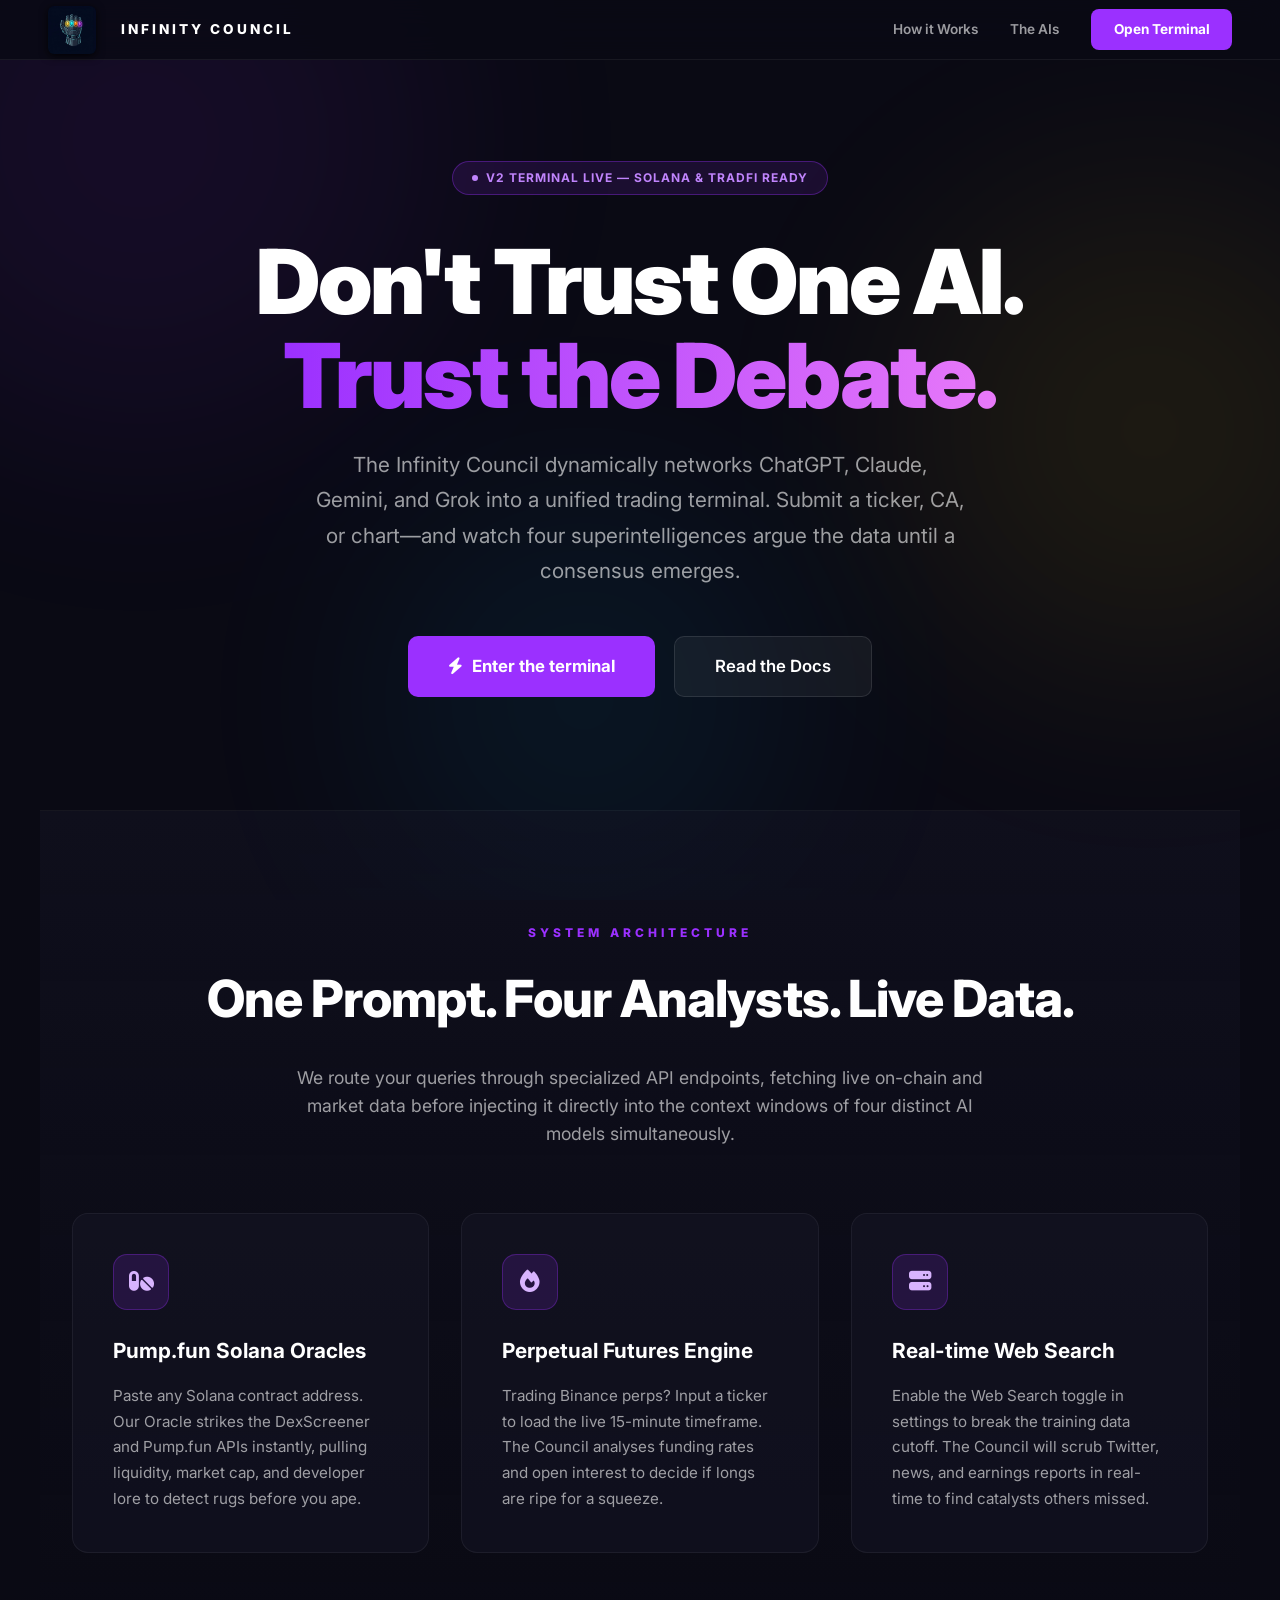
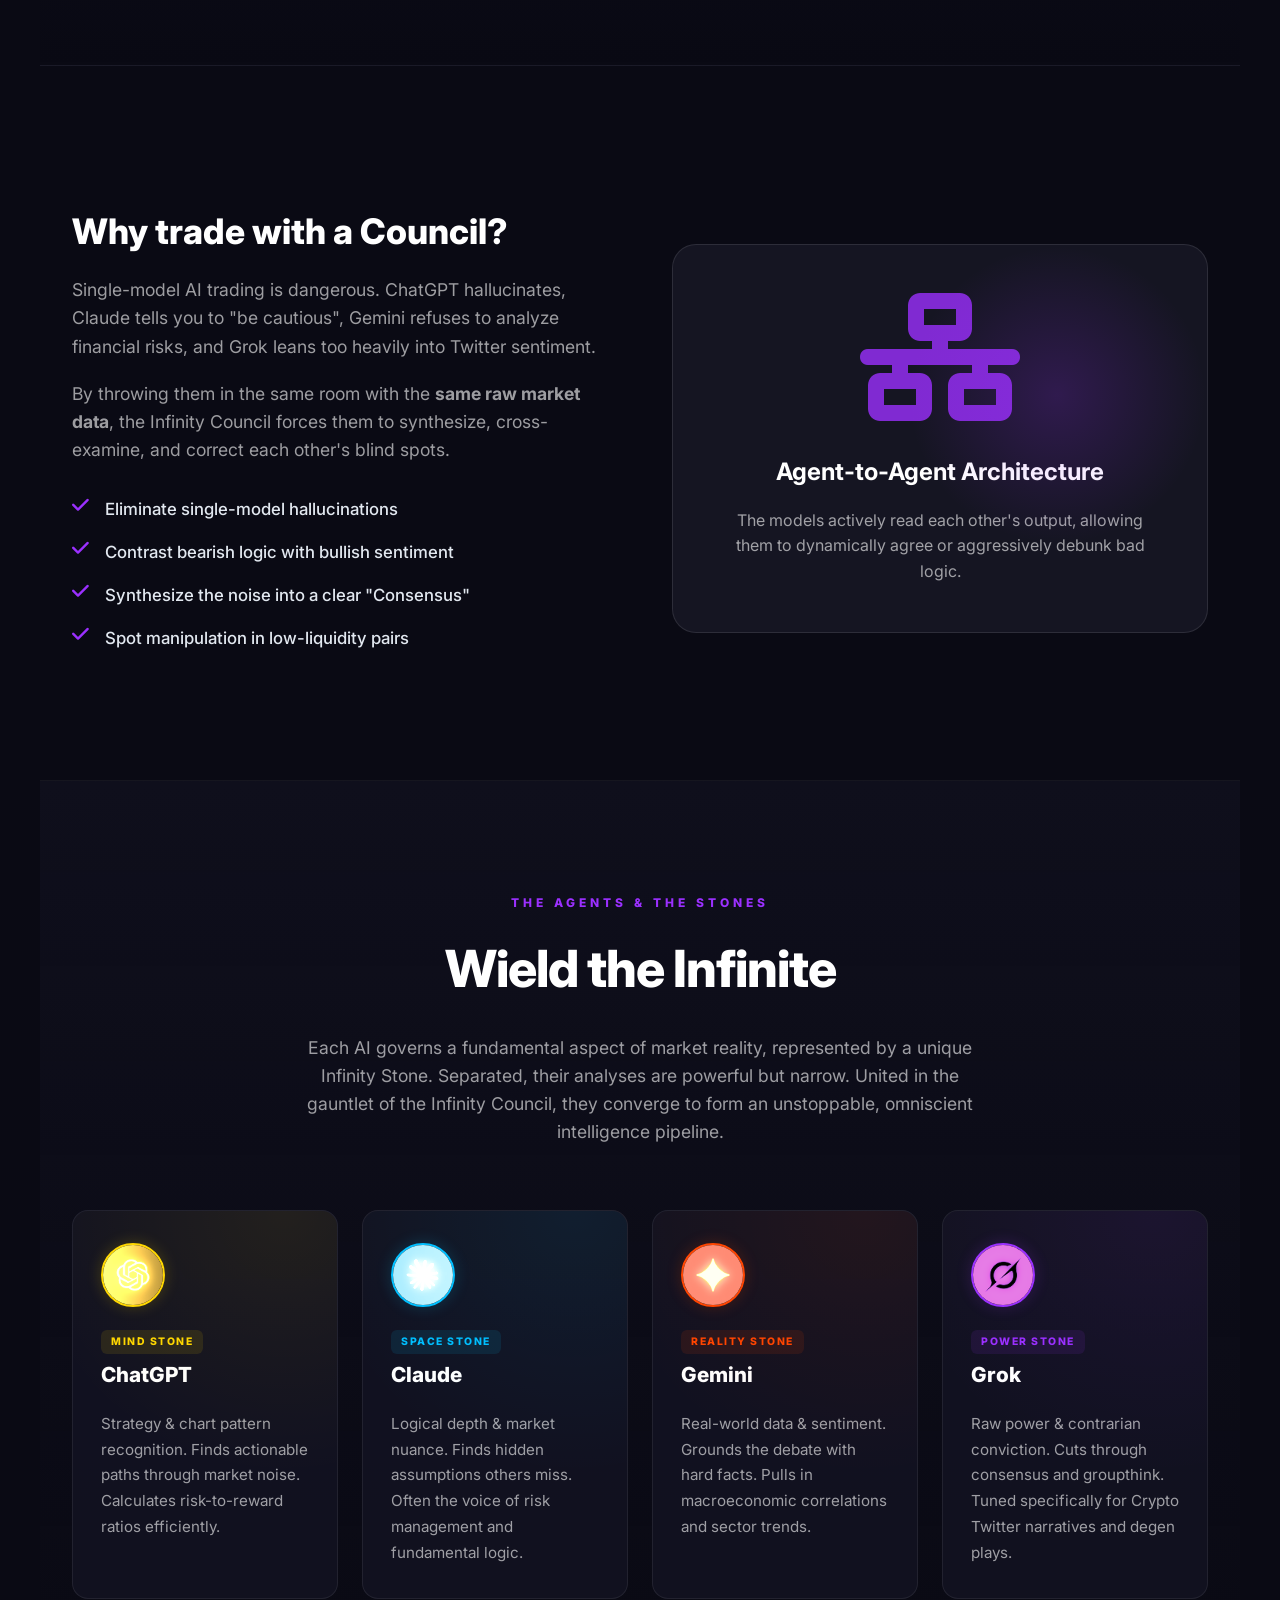
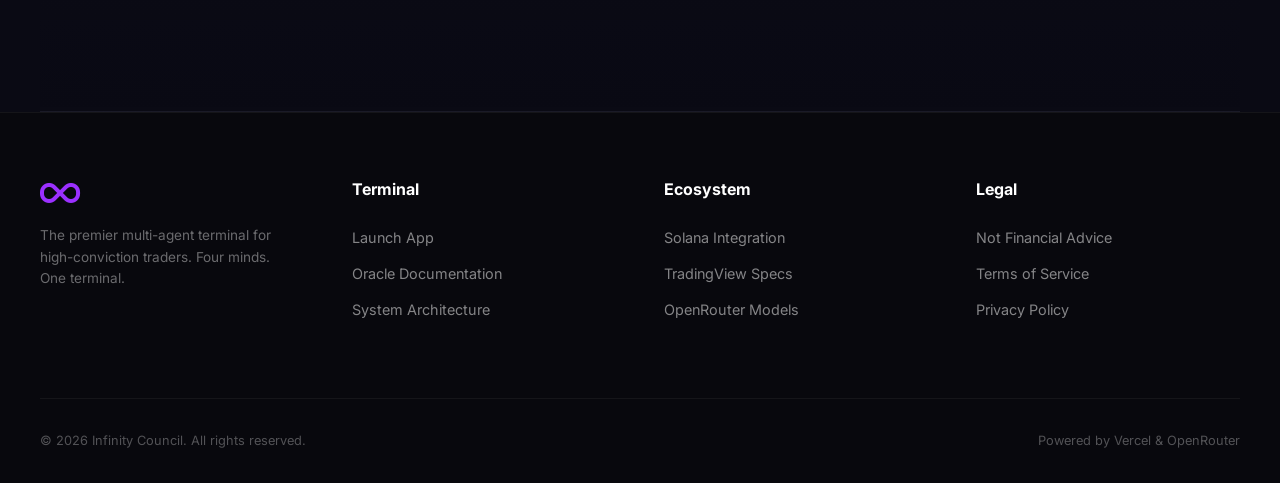
==== index.html @ e76ddd4b "Mobile UI overhaul: tabbed layout, inline chart pane, sticky input" ====
<!DOCTYPE html>
<html lang="en">
<head>
    <meta charset="UTF-8">
    <meta name="viewport" content="width=device-width, initial-scale=1.0">
    <title>Infinity Council – Multi-AI Trading Terminal</title>
    <meta name="description" content="Four AI minds. One decision. The Infinity Council brings ChatGPT, Claude, Gemini and Grok together to analyse any token, chart or market in real-time.">
    <link href="https://fonts.googleapis.com/css2?family=Inter:wght@300;400;500;600;700;800;900&display=swap" rel="stylesheet">
    <link rel="stylesheet" href="https://cdnjs.cloudflare.com/ajax/libs/font-awesome/6.5.1/css/all.min.css">
    <style>
        :root {
            --mind:    #FFD700;
            --space:   #00BFFF;
            --reality: #FF4500;
            --power:   #9B30FF;
            --bg-dark: #0a0a14;
            --panel:   #151522;
        }
        *, *::before, *::after { box-sizing: border-box; margin: 0; padding: 0; }
        body {
            font-family: 'Inter', sans-serif;
            background: var(--bg-dark);
            color: #e2e8f0;
            min-height: 100vh;
            overflow-x: hidden;
            line-height: 1.6;
        }

        /* ── ANIMATED ORB BG ── */
        .orbs {
            position: fixed; inset: 0; z-index: 0; pointer-events: none; overflow: hidden;
        }
        .orb {
            position: absolute; border-radius: 50%;
            filter: blur(120px); opacity: 0.08;
            animation: drift var(--d,28s) ease-in-out infinite alternate;
        }
        .orb-1 { width:600px;height:600px; background:var(--power); top:-160px; left:-160px; --d:32s; }
        .orb-2 { width:500px;height:500px; background:var(--mind);  top:20%; right:-120px; --d:24s; }
        .orb-3 { width:400px;height:400px; background:var(--space); bottom:0; left:30%; --d:20s; }
        @keyframes drift {
            from { transform: translate(0,0) scale(1); }
            to   { transform: translate(40px, 60px) scale(1.1); }
        }

        /* ── NAV ── */
        nav {
            position: fixed; top:0; left:0; right:0; z-index:100;
            height:60px;
            display:flex; align-items:center; padding:0 3rem;
            background: rgba(10,10,20,0.85);
            backdrop-filter: blur(16px);
            border-bottom: 1px solid rgba(255,255,255,0.06);
        }
        .nav-brand {
            display:flex; align-items:center; gap:0.65rem;
        }
        .nav-brand i { color:var(--power); font-size:1.2rem; }
        .nav-brand-name { font-size:0.85rem; font-weight:800; letter-spacing:3px; color:#fff; }
        .nav-right { margin-left:auto; display:flex; align-items:center; gap:2rem; }
        .nav-link { font-size:0.85rem; font-weight:600; color:rgba(255,255,255,0.6); text-decoration:none; transition:color 0.2s; }
        .nav-link:hover { color:#fff; }
        .nav-cta {
            background: var(--power);
            color:#fff; font-size:0.85rem; font-weight:700;
            padding:0.6rem 1.4rem; border-radius:8px;
            text-decoration:none;
            transition:all 0.2s;
        }
        .nav-cta:hover { background:#7c22d4; transform:translateY(-1px); box-shadow:0 6px 20px rgba(155,48,255,0.4); }

        /* ── LAYOUT ── */
        .wrapper { position:relative; z-index:1; }

        /* ── HERO ── */
        .hero {
            min-height:90vh;
            display:flex; flex-direction:column;
            align-items:center; justify-content:center;
            padding: 8rem 2rem 5rem;
            text-align:center;
        }
        .hero-badge {
            display:inline-flex; align-items:center; gap:0.5rem;
            background:rgba(155,48,255,0.12);
            border:1px solid rgba(155,48,255,0.35);
            color:#c084fc; font-size:0.75rem; font-weight:700;
            letter-spacing:1px; text-transform:uppercase;
            padding:0.4rem 1.2rem; border-radius:99px;
            margin-bottom:2.5rem;
        }
        .hero-badge-dot {
            width:6px; height:6px; border-radius:50%;
            background:#c084fc; animation:blink 2s infinite;
        }
        @keyframes blink { 0%,100%{opacity:1} 50%{opacity:.3} }

        .hero-title {
            font-size: clamp(3rem, 7vw, 6rem);
            font-weight:900;
            line-height:1.05;
            letter-spacing:-2px;
            color:#fff;
            max-width:1000px;
        }
        .hero-title .highlight {
            background: linear-gradient(90deg, var(--power), #e879f9);
            -webkit-background-clip:text; background-clip:text;
            -webkit-text-fill-color:transparent;
        }

        .hero-sub {
            font-size: clamp(1.1rem, 2vw, 1.3rem);
            color:rgba(255,255,255,0.6);
            max-width:650px;
            line-height:1.7;
            margin-top:1.5rem;
        }

        .hero-actions {
            display:flex; gap:1.2rem; margin-top:3rem; flex-wrap:wrap; justify-content:center;
        }
        .btn-primary {
            background:var(--power); color:#fff;
            font-weight:700; font-size:1.05rem;
            padding:1rem 2.5rem; border-radius:10px;
            text-decoration:none; transition:all 0.2s;
            display:flex; align-items:center; gap:0.6rem;
        }
        .btn-primary:hover { background:#7c22d4; transform:translateY(-2px); box-shadow:0 12px 30px rgba(155,48,255,0.45); }
        .btn-secondary {
            background:rgba(255,255,255,0.05); color:#fff;
            font-weight:600; font-size:1.05rem;
            padding:1rem 2.5rem; border-radius:10px;
            text-decoration:none; border:1px solid rgba(255,255,255,0.1);
            transition:all 0.2s;
        }
        .btn-secondary:hover { background:rgba(255,255,255,0.1); }

        /* ── SECTION ARCHITECTURE ── */
        .section {
            padding: 7rem 2rem;
            max-width:1200px; margin:0 auto;
        }
        .section-dark {
            background: linear-gradient(to bottom, rgba(20,20,36,0.5), transparent);
            border-top: 1px solid rgba(255,255,255,0.05);
            border-bottom: 1px solid rgba(255,255,255,0.05);
        }
        .section-label {
            text-align:center; font-size:0.75rem; font-weight:800;
            letter-spacing:4px; text-transform:uppercase;
            color:var(--power); margin-bottom:1rem;
        }
        .section-title {
            text-align:center; font-size:clamp(2rem,4vw,3.2rem);
            font-weight:800; color:#fff; letter-spacing:-1px; margin-bottom:1.5rem;
        }
        .section-p {
            text-align:center; color:rgba(255,255,255,0.6); max-width:700px; margin:0 auto 4rem; font-size:1.1rem;
        }

        /* ── HOW IT WORKS (GRID) ── */
        .features-grid {
            display:grid; grid-template-columns:repeat(auto-fit,minmax(320px,1fr)); gap:2rem;
        }
        .feature-box {
            background:rgba(20,20,36,0.6); border:1px solid rgba(255,255,255,0.06);
            border-radius:16px; padding:2.5rem; text-align:left;
            transition:transform 0.2s, border-color 0.2s;
        }
        .feature-box:hover { transform:translateY(-5px); border-color:var(--power); }
        .feature-icon {
            width:56px; height:56px; border-radius:14px;
            background:rgba(155,48,255,0.15); border:1px solid rgba(155,48,255,0.3);
            display:flex; align-items:center; justify-content:center;
            font-size:1.4rem; color:#d8b4fe; margin-bottom:1.5rem;
        }
        .feature-title { font-size:1.3rem; font-weight:700; color:#fff; margin-bottom:1rem; }
        .feature-desc { font-size:0.95rem; color:rgba(255,255,255,0.6); line-height:1.7; }

        /* ── DATA PANEL (VISUAL) ── */
        .data-showcase {
            background: #0d0d16; border:1px solid rgba(155,48,255,0.3);
            border-radius:20px; overflow:hidden;
            box-shadow: 0 30px 60px rgba(0,0,0,0.6);
            margin-top: 5rem;
        }
        .data-header {
            background:rgba(255,255,255,0.03); padding:1rem 2rem; border-bottom:1px solid rgba(255,255,255,0.05);
            display:flex; align-items:center; gap:1rem;
        }
        .data-dot { width:12px; height:12px; border-radius:50%; background:var(--power); }
        .data-content { padding:3rem; text-align:center; }
        .data-content img { max-width:100%; height:auto; border-radius:10px; opacity:0.8; }

        /* ── STONES GRID ── */
        .stones-grid {
            display:grid; grid-template-columns:repeat(auto-fit,minmax(260px,1fr)); gap:1.5rem;
        }
        .stone-card {
            background:rgba(20,20,36,0.8);
            border:1px solid rgba(255,255,255,0.07);
            border-radius:16px;
            padding:2rem 1.75rem;
            display:flex; flex-direction:column; gap:1.2rem;
            transition:all 0.3s cubic-bezier(0.4, 0, 0.2, 1);
            position:relative; overflow:hidden;
        }
        .stone-card::before {
            content:'';
            position:absolute; inset:0;
            background:radial-gradient(circle at 80% 0%, var(--sc, transparent), transparent 60%);
            opacity:0.07; pointer-events:none;
            transition:opacity 0.3s;
        }
        .stone-card:hover { transform:translateY(-6px); border-color:var(--sc,rgba(255,255,255,0.15)); box-shadow:0 25px 50px rgba(0,0,0,0.5); }
        .stone-card:hover::before { opacity:0.18; }

        .stone-card.mind    { --sc:var(--mind); }
        .stone-card.space   { --sc:var(--space); }
        .stone-card.reality { --sc:var(--reality); }
        .stone-card.power   { --sc:var(--power); }

        .stone-avatar {
            width:64px; height:64px; border-radius:50%;
            display:flex; align-items:center; justify-content:center;
            border:2px solid var(--sc, rgba(255,255,255,0.2));
            box-shadow:0 0 20px rgba(0,0,0,0.5);
            background:rgba(0,0,0,0.6);
            overflow:hidden;
        }
        .stone-avatar img { width:100%; height:100%; border-radius:50%; object-fit:cover; transform:scale(1.48); }

        .stone-name { font-size:1.3rem; font-weight:800; color:#fff; }
        .stone-tag  {
            display:inline-block; font-size:0.65rem; font-weight:800;
            letter-spacing:1.5px; text-transform:uppercase;
            padding:4px 10px; border-radius:6px;
            background:rgba(255,255,255,0.08);
            color:var(--sc, var(--text-2));
            margin-bottom:0.25rem;
        }
        .stone-desc { font-size:0.95rem; color:rgba(255,255,255,0.6); line-height:1.7; }

        /* ── INFO BLOCKS (WHY CHOOSE) ── */
        .info-grid {
            display:grid; grid-template-columns: 1fr 1fr; gap:4rem; align-items:center;
            margin-top:2rem;
        }
        .info-text h3 { font-size:2.2rem; font-weight:800; color:#fff; margin-bottom:1.5rem; line-height:1.2; }
        .info-text p { font-size:1.1rem; color:rgba(255,255,255,0.6); margin-bottom:1.2rem; }
        .info-list { list-style:none; margin-top:2rem; }
        .info-list li { display:flex; gap:1rem; margin-bottom:1rem; font-size:1.05rem; font-weight:500; }
        .info-list i { color:var(--power); font-size:1.2rem; }
        .info-visual { background:var(--panel); border:1px solid rgba(255,255,255,0.1); border-radius:24px; padding:3rem; position:relative; overflow:hidden; }
        .info-visual::after { content:''; position:absolute; top:0; right:0; width:300px; height:300px; background:radial-gradient(circle, rgba(155,48,255,0.2), transparent 70%); }
        
        @media (max-width: 900px) {
            .info-grid { grid-template-columns: 1fr; gap:2rem; }
            .info-visual { order: -1; }
        }

        /* ── FOOTER ── */
        footer {
            background: #08080d;
            border-top:1px solid rgba(255,255,255,0.05);
            padding: 4rem 2rem 2rem;
            position:relative; z-index:1;
        }
        .footer-content {
            max-width:1200px; margin:0 auto;
            display:grid; grid-template-columns: repeat(auto-fit, minmax(200px, 1fr)); gap:3rem;
        }
        .footer-col h4 { color:#fff; font-size:1rem; margin-bottom:1.5rem; font-weight:700; }
        .footer-col a { display:block; color:rgba(255,255,255,0.5); text-decoration:none; margin-bottom:0.8rem; font-size:0.9rem; transition:color 0.2s; }
        .footer-col a:hover { color:var(--power); }
        .footer-brand i { color:var(--power); font-size:2rem; margin-bottom:1rem; }
        .footer-brand p { color:rgba(255,255,255,0.4); font-size:0.85rem; max-width:250px; }
        .footer-bottom {
            max-width:1200px; margin:4rem auto 0; padding-top:2rem;
            border-top:1px solid rgba(255,255,255,0.05);
            display:flex; justify-content:space-between; color:rgba(255,255,255,0.3); font-size:0.8rem;
        }
        /* Mobile Responsiveness */
        @media (max-width: 768px) {
            nav { flex-direction: column; padding: 15px; gap: 15px; text-align: center; }
            .nav-right { flex-direction: column; width: 100%; gap: 10px; }
            .nav-right a, .nav-right button { width: 100%; justify-content: center; }
            .hero h1 { font-size: 2.5rem; line-height: 1.1; }
            .hero-subtitle { font-size: 1rem; padding: 0 15px; }
            .stones-grid, .arch-grid { grid-template-columns: 1fr; padding: 0 15px; }
            .section-title { font-size: 2rem; }
            .stones-section, .architecture-section { padding: 40px 0; }
        }
    </style>
</head>
<body>
    <div class="orbs">
        <div class="orb orb-1"></div>
        <div class="orb orb-2"></div>
        <div class="orb orb-3"></div>
    </div>

    <!-- NAVBAR -->
    <nav>
        <div class="nav-brand">
            <img src="gauntlet_logo.png" alt="Infinity Council Logo" style="height:48px; width:auto; border-radius:6px; margin-right:15px; filter: drop-shadow(0 2px 4px rgba(0,0,0,0.8));">
            <span class="nav-brand-name">INFINITY COUNCIL</span>
        </div>
        <div class="nav-right">
            <a href="#how-it-works" class="nav-link">How it Works</a>
            <a href="#the-council" class="nav-link">The AIs</a>
            <a href="app.html" class="nav-cta">Open Terminal</a>
        </div>
    </nav>

    <div class="wrapper">
        <!-- HERO -->
        <section class="hero">
            <div class="hero-badge">
                <div class="hero-badge-dot"></div>
                V2 TERMINAL LIVE — SOLANA & TRADFI READY
            </div>
            <h1 class="hero-title">
                Don't Trust One AI.<br>
                <span class="highlight">Trust the Debate.</span>
            </h1>
            <p class="hero-sub">
                The Infinity Council dynamically networks ChatGPT, Claude, Gemini, and Grok into a unified trading terminal. Submit a ticker, CA, or chart—and watch four superintelligences argue the data until a consensus emerges.
            </p>
            <div class="hero-actions">
                <a href="app.html" class="btn-primary">
                    <i class="fa-solid fa-bolt"></i> Enter the terminal
                </a>
                <a href="#how-it-works" class="btn-secondary">Read the Docs</a>
            </div>
        </section>

        <!-- HOW IT WORKS -->
        <section class="section section-dark" id="how-it-works">
            <p class="section-label">System Architecture</p>
            <h2 class="section-title">One Prompt. Four Analysts. Live Data.</h2>
            <p class="section-p">We route your queries through specialized API endpoints, fetching live on-chain and market data before injecting it directly into the context windows of four distinct AI models simultaneously.</p>
            
            <div class="features-grid">
                <div class="feature-box">
                    <div class="feature-icon"><i class="fa-solid fa-pills"></i></div>
                    <h3 class="feature-title">Pump.fun Solana Oracles</h3>
                    <p class="feature-desc">Paste any Solana contract address. Our Oracle strikes the DexScreener and Pump.fun APIs instantly, pulling liquidity, market cap, and developer lore to detect rugs before you ape.</p>
                </div>
                <div class="feature-box">
                    <div class="feature-icon"><i class="fa-solid fa-fire"></i></div>
                    <h3 class="feature-title">Perpetual Futures Engine</h3>
                    <p class="feature-desc">Trading Binance perps? Input a ticker to load the live 15-minute timeframe. The Council analyses funding rates and open interest to decide if longs are ripe for a squeeze.</p>
                </div>
                <div class="feature-box">
                    <div class="feature-icon"><i class="fa-solid fa-server"></i></div>
                    <h3 class="feature-title">Real-time Web Search</h3>
                    <p class="feature-desc">Enable the Web Search toggle in settings to break the training data cutoff. The Council will scrub Twitter, news, and earnings reports in real-time to find catalysts others missed.</p>
                </div>
            </div>
        </section>

        <!-- WHY THE COUNCIL -->
        <section class="section">
            <div class="info-grid">
                <div class="info-text">
                    <h3>Why trade with a Council?</h3>
                    <p>Single-model AI trading is dangerous. ChatGPT hallucinates, Claude tells you to "be cautious", Gemini refuses to analyze financial risks, and Grok leans too heavily into Twitter sentiment.</p>
                    <p>By throwing them in the same room with the <strong>same raw market data</strong>, the Infinity Council forces them to synthesize, cross-examine, and correct each other's blind spots.</p>
                    <ul class="info-list">
                        <li><i class="fa-solid fa-check"></i> Eliminate single-model hallucinations</li>
                        <li><i class="fa-solid fa-check"></i> Contrast bearish logic with bullish sentiment</li>
                        <li><i class="fa-solid fa-check"></i> Synthesize the noise into a clear "Consensus"</li>
                        <li><i class="fa-solid fa-check"></i> Spot manipulation in low-liquidity pairs</li>
                    </ul>
                </div>
                <div class="info-visual" style="text-align:center;">
                    <i class="fa-solid fa-network-wired" style="font-size:8rem; color:var(--power); opacity:0.8;"></i>
                    <h4 style="margin-top:2rem; font-size:1.5rem; color:#fff;">Agent-to-Agent Architecture</h4>
                    <p style="color:rgba(255,255,255,0.6); margin-top:1rem;">The models actively read each other's output, allowing them to dynamically agree or aggressively debunk bad logic.</p>
                </div>
            </div>
        </section>

        <!-- THE STONES -->
        <section class="section section-dark" id="the-council">
            <p class="section-label">The Agents & The Stones</p>
            <h2 class="section-title">Wield the Infinite</h2>
            <p class="section-p">Each AI governs a fundamental aspect of market reality, represented by a unique Infinity Stone. Separated, their analyses are powerful but narrow. United in the gauntlet of the Infinity Council, they converge to form an unstoppable, omniscient intelligence pipeline.</p>
            
            <div class="stones-grid">
                <div class="stone-card mind">
                    <div class="stone-avatar" style="border-color:var(--mind);box-shadow:0 0 16px rgba(255,215,0,0.2);">
                        <img src="gpt_logo.png" alt="ChatGPT" style="filter:sepia(1) saturate(2.5) hue-rotate(5deg) brightness(1.2) drop-shadow(0 2px 3px rgba(0,0,0,0.7));">
                    </div>
                    <div>
                        <div class="stone-tag" style="background:rgba(255,215,0,0.1);color:var(--mind);">MIND STONE</div>
                        <div class="stone-name">ChatGPT</div>
                    </div>
                    <p class="stone-desc">Strategy & chart pattern recognition. Finds actionable paths through market noise. Calculates risk-to-reward ratios efficiently.</p>
                </div>
                <div class="stone-card space">
                    <div class="stone-avatar" style="border-color:var(--space);box-shadow:0 0 16px rgba(0,191,255,0.2);">
                        <img src="claude_logo.png" alt="Claude" style="filter:sepia(1) saturate(2.5) hue-rotate(175deg) brightness(1.1) drop-shadow(0 2px 3px rgba(0,0,0,0.7));">
                    </div>
                    <div>
                        <div class="stone-tag" style="background:rgba(0,191,255,0.1);color:var(--space);">SPACE STONE</div>
                        <div class="stone-name">Claude</div>
                    </div>
                    <p class="stone-desc">Logical depth & market nuance. Finds hidden assumptions others miss. Often the voice of risk management and fundamental logic.</p>
                </div>
                <div class="stone-card reality">
                    <div class="stone-avatar" style="border-color:var(--reality);box-shadow:0 0 16px rgba(255,69,0,0.2);">
                        <img src="gemini_logo.png" alt="Gemini" style="filter:sepia(1) saturate(3) hue-rotate(320deg) brightness(1.1) drop-shadow(0 2px 3px rgba(0,0,0,0.7));">
                    </div>
                    <div>
                        <div class="stone-tag" style="background:rgba(255,69,0,0.1);color:var(--reality);">REALITY STONE</div>
                        <div class="stone-name">Gemini</div>
                    </div>
                    <p class="stone-desc">Real-world data & sentiment. Grounds the debate with hard facts. Pulls in macroeconomic correlations and sector trends.</p>
                </div>
                <div class="stone-card power">
                    <div class="stone-avatar" style="border-color:var(--power);box-shadow:0 0 16px rgba(155,48,255,0.2);">
                        <img src="grok_logo.png" alt="Grok" style="filter:sepia(1) saturate(4) hue-rotate(240deg) brightness(0.9) drop-shadow(0 2px 3px rgba(0,0,0,0.7));">
                    </div>
                    <div>
                        <div class="stone-tag" style="background:rgba(155,48,255,0.1);color:var(--power);">POWER STONE</div>
                        <div class="stone-name">Grok</div>
                    </div>
                    <p class="stone-desc">Raw power & contrarian conviction. Cuts through consensus and groupthink. Tuned specifically for Crypto Twitter narratives and degen plays.</p>
                </div>
            </div>
        </section>

        <!-- FOOTER -->
        <footer>
            <div class="footer-content">
                <div class="footer-brand">
                    <i class="fa-solid fa-infinity"></i>
                    <p>The premier multi-agent terminal for high-conviction traders. Four minds. One terminal.</p>
                </div>
                <div class="footer-col">
                    <h4>Terminal</h4>
                    <a href="app.html">Launch App</a>
                    <a href="#">Oracle Documentation</a>
                    <a href="#">System Architecture</a>
                </div>
                <div class="footer-col">
                    <h4>Ecosystem</h4>
                    <a href="#">Solana Integration</a>
                    <a href="#">TradingView Specs</a>
                    <a href="#">OpenRouter Models</a>
                </div>
                <div class="footer-col">
                    <h4>Legal</h4>
                    <a href="#">Not Financial Advice</a>
                    <a href="#">Terms of Service</a>
                    <a href="#">Privacy Policy</a>
                </div>
            </div>
            <div class="footer-bottom">
                <span>&copy; 2026 Infinity Council. All rights reserved.</span>
                <span>Powered by Vercel & OpenRouter</span>
            </div>
        </footer>
    </div>
</body>
</html>
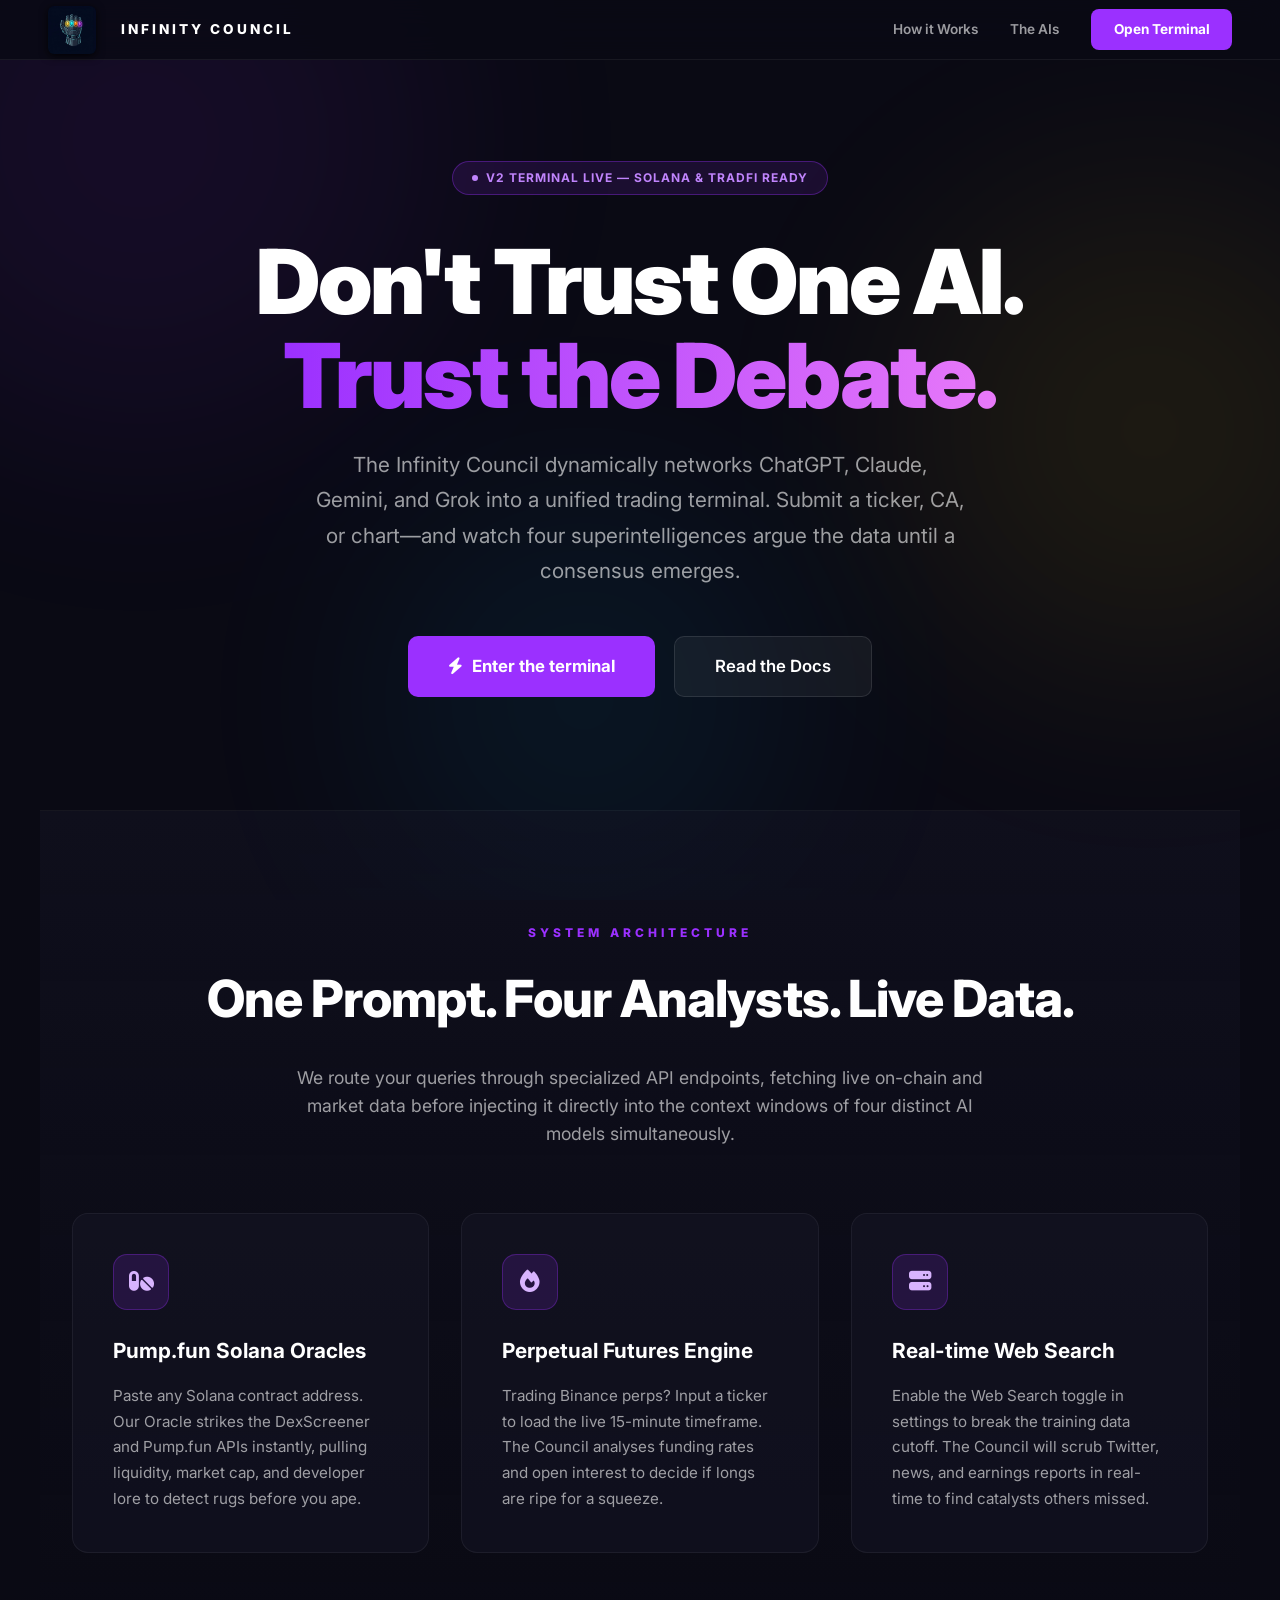
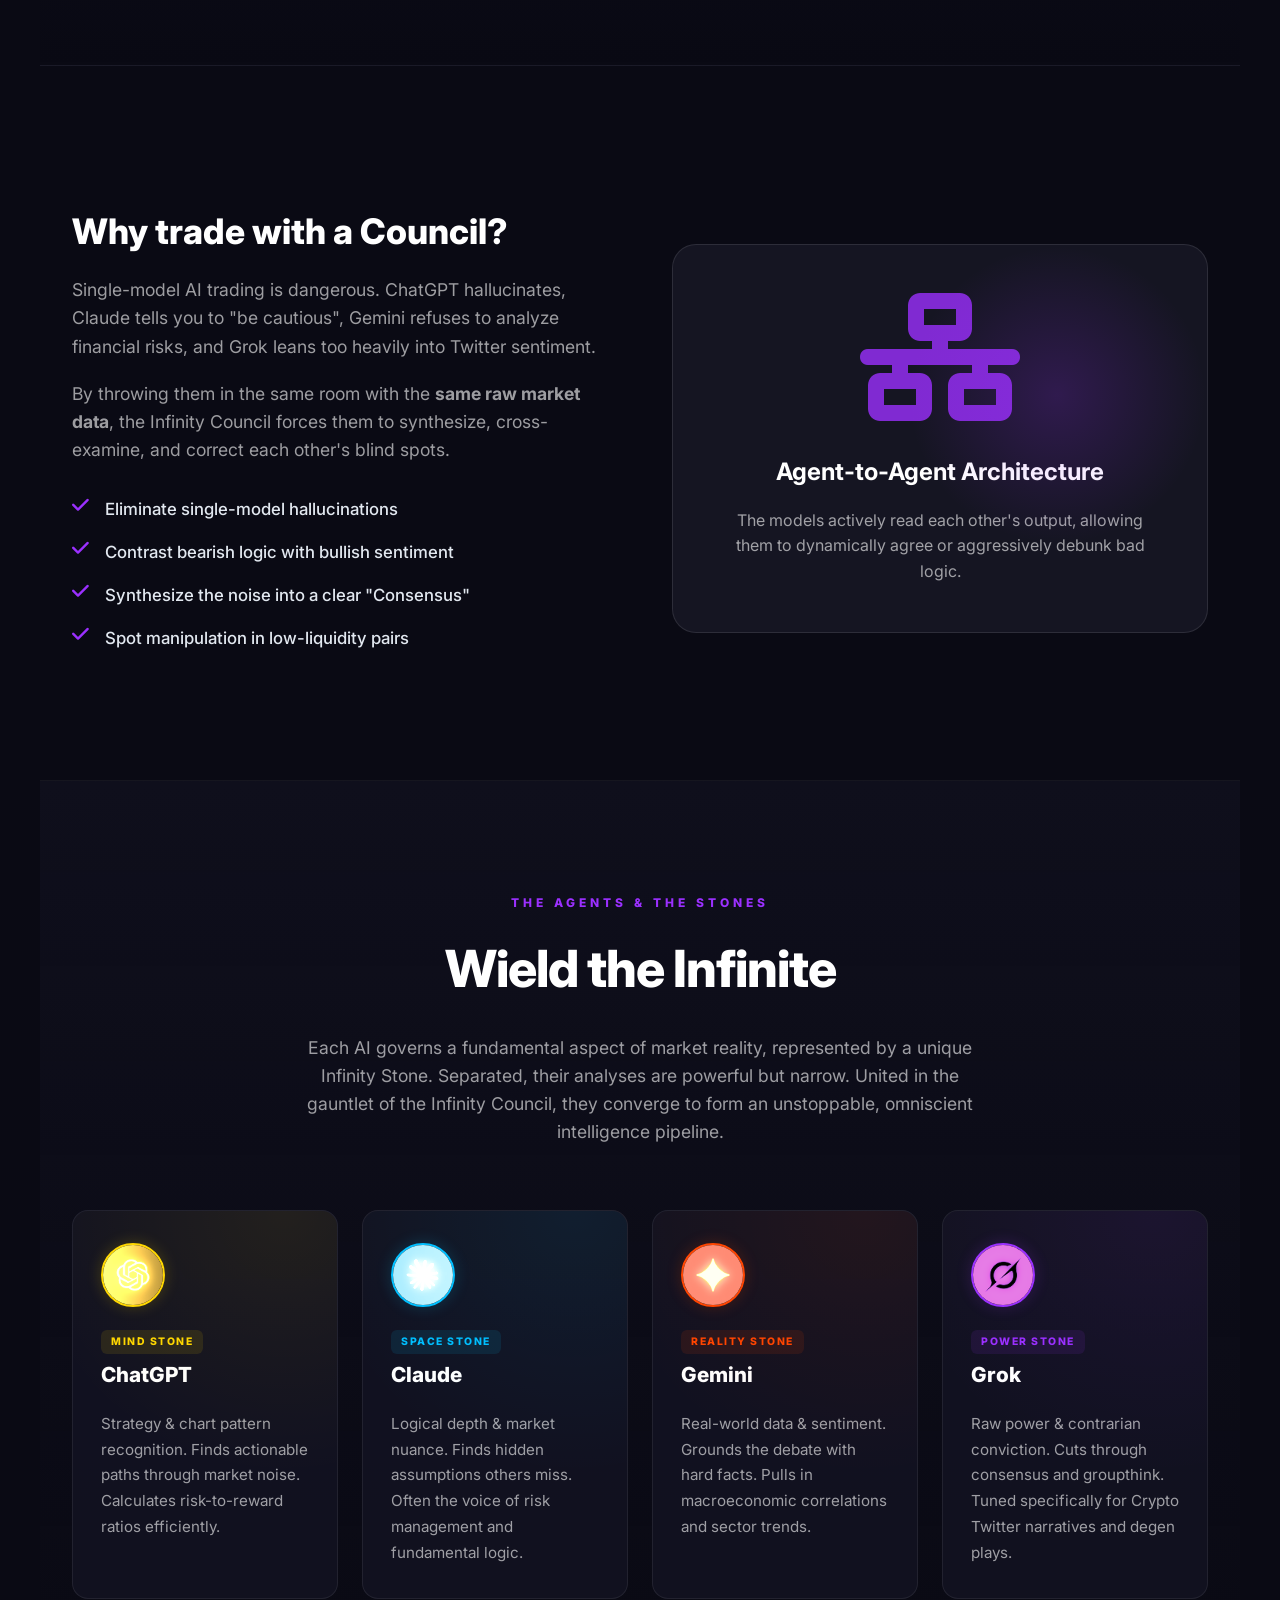
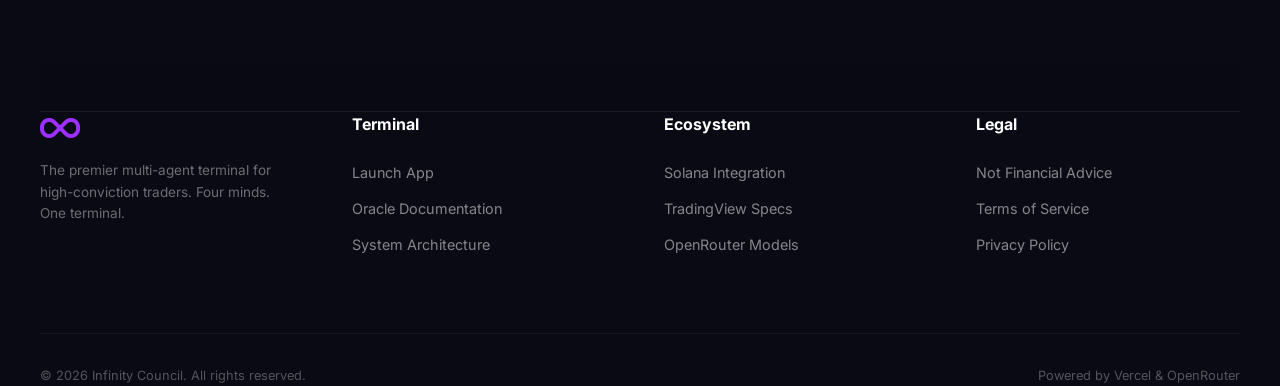
==== commit ea66db12: "ui: completely revamp index.html for small mobile screens" ====
--- a/index.html
+++ b/index.html
@@ -260,13 +260,41 @@
             .info-grid { grid-template-columns: 1fr; gap:2rem; }
             .info-visual { order: -1; }
         }
-
-        /* ── FOOTER ── */
-        footer {
-            background: #08080d;
-            border-top:1px solid rgba(255,255,255,0.05);
-            padding: 4rem 2rem 2rem;
-            position:relative; z-index:1;
+        
+        @media (max-width: 768px) {
+            /* Nav */
+            nav { padding: 0 1rem; }
+            .nav-link { display: none; }
+            .nav-cta { padding: 0.5rem 1rem; font-size: 0.75rem; }
+            .nav-brand { gap: 0.4rem; }
+            
+            /* Hero */
+            .hero { padding-top: 7rem; padding-bottom: 3rem; min-height: auto; }
+            .hero-badge { margin-bottom: 1.5rem; font-size: 0.65rem; padding: 0.3rem 0.8rem; }
+            .hero-title { font-size: 2.2rem; margin-bottom: 1rem; }
+            .hero-subtitle { font-size: 1rem; padding: 0 0.5rem; margin-bottom: 2rem; }
+            .hero-actions { flex-direction: column; width: 100%; gap: 1rem; }
+            .btn-primary, .btn-secondary { width: 100%; justify-content: center; padding: 1rem; }
+            
+            /* Data Grid */
+            .data-grid { grid-template-columns: 1fr; }
+            .data-item { padding: 1rem; }
+            
+            /* Stones */
+            .stones-grid { grid-template-columns: 1fr; gap: 1rem; }
+            .stone-card { padding: 1.5rem; }
+            
+            /* Info Blocks */
+            .info-visual { padding: 1.5rem; border-radius: 16px; }
+            .info-text h3 { font-size: 1.6rem; }
+            .info-text p { font-size: 0.95rem; }
+            .info-list li { font-size: 0.95rem; }
+            
+            /* Footer */
+            footer { padding: 3rem 1.5rem 2rem; }
+            .footer-col { text-align: center; }
+            .footer-brand p { margin: 0 auto; }
+            .footer-bottom { flex-direction: column; gap: 1rem; text-align: center; margin-top: 2rem; }
         }
         .footer-content {
             max-width:1200px; margin:0 auto;
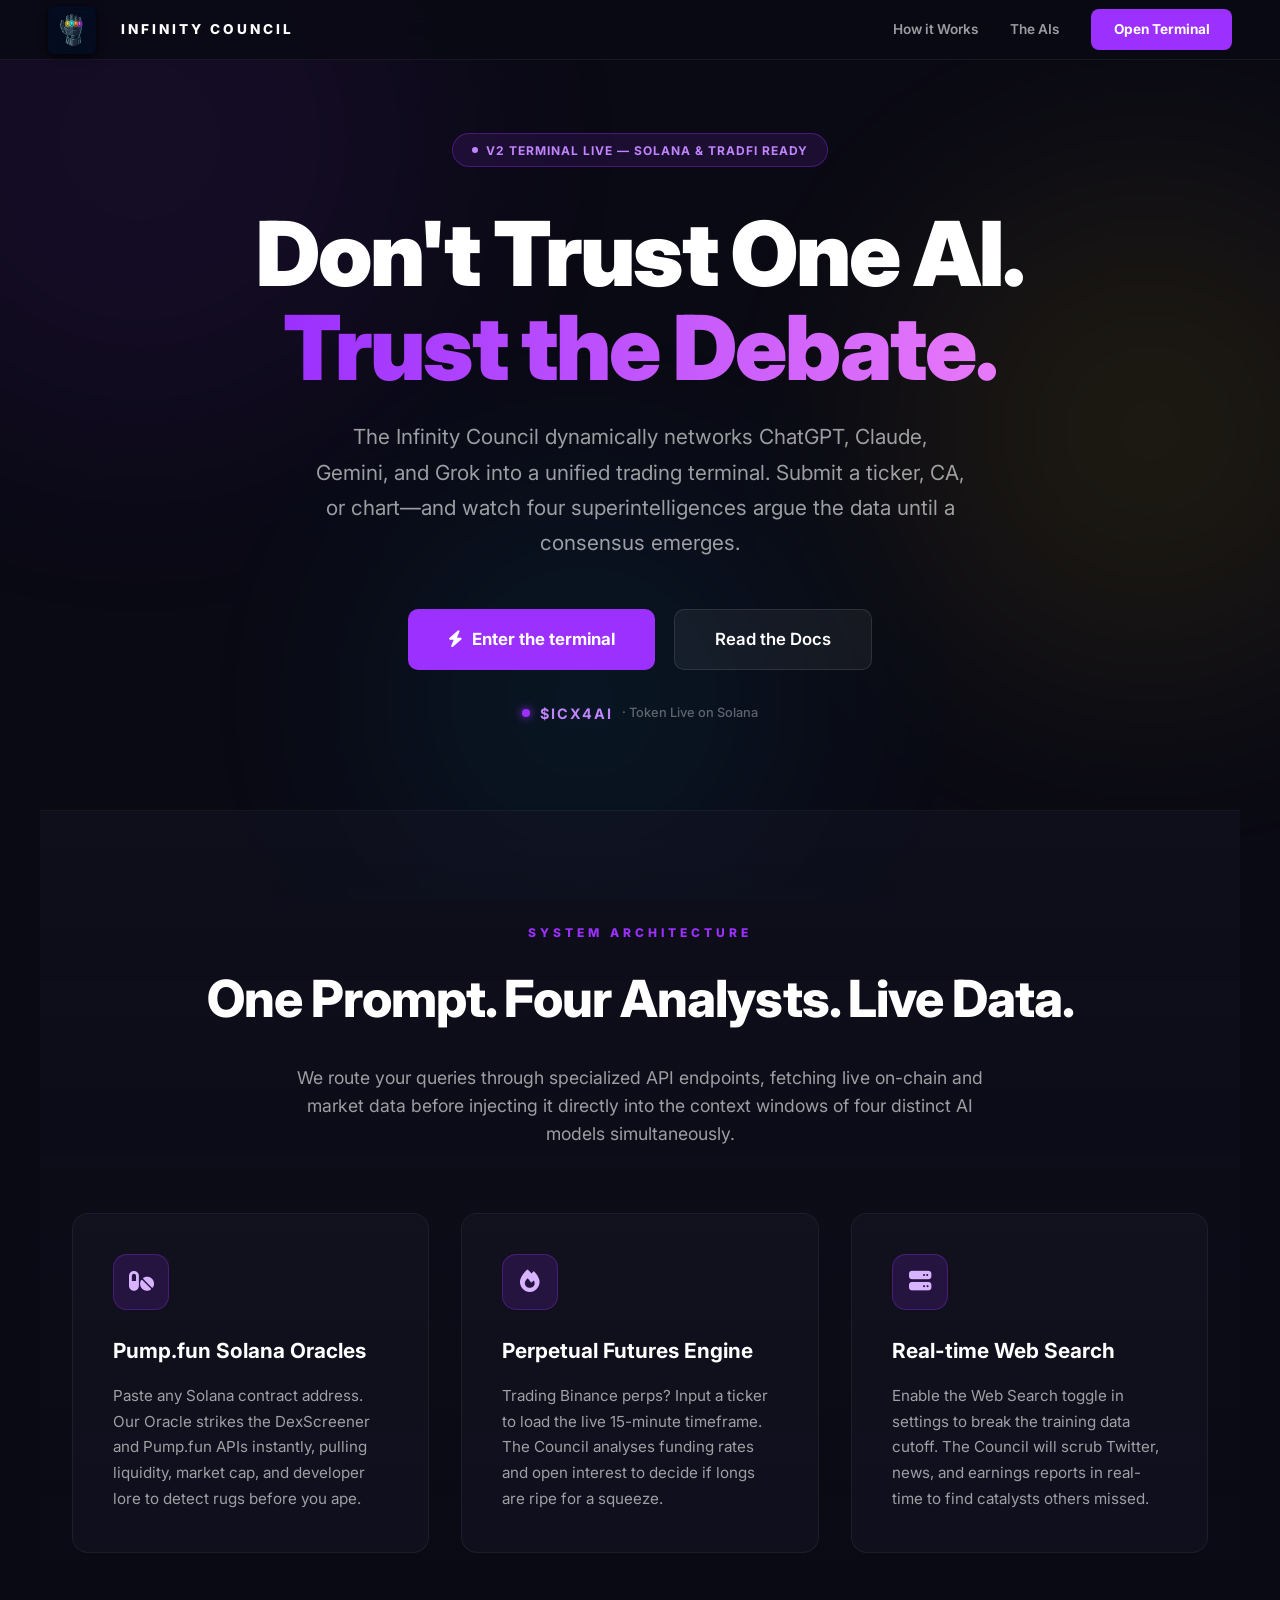
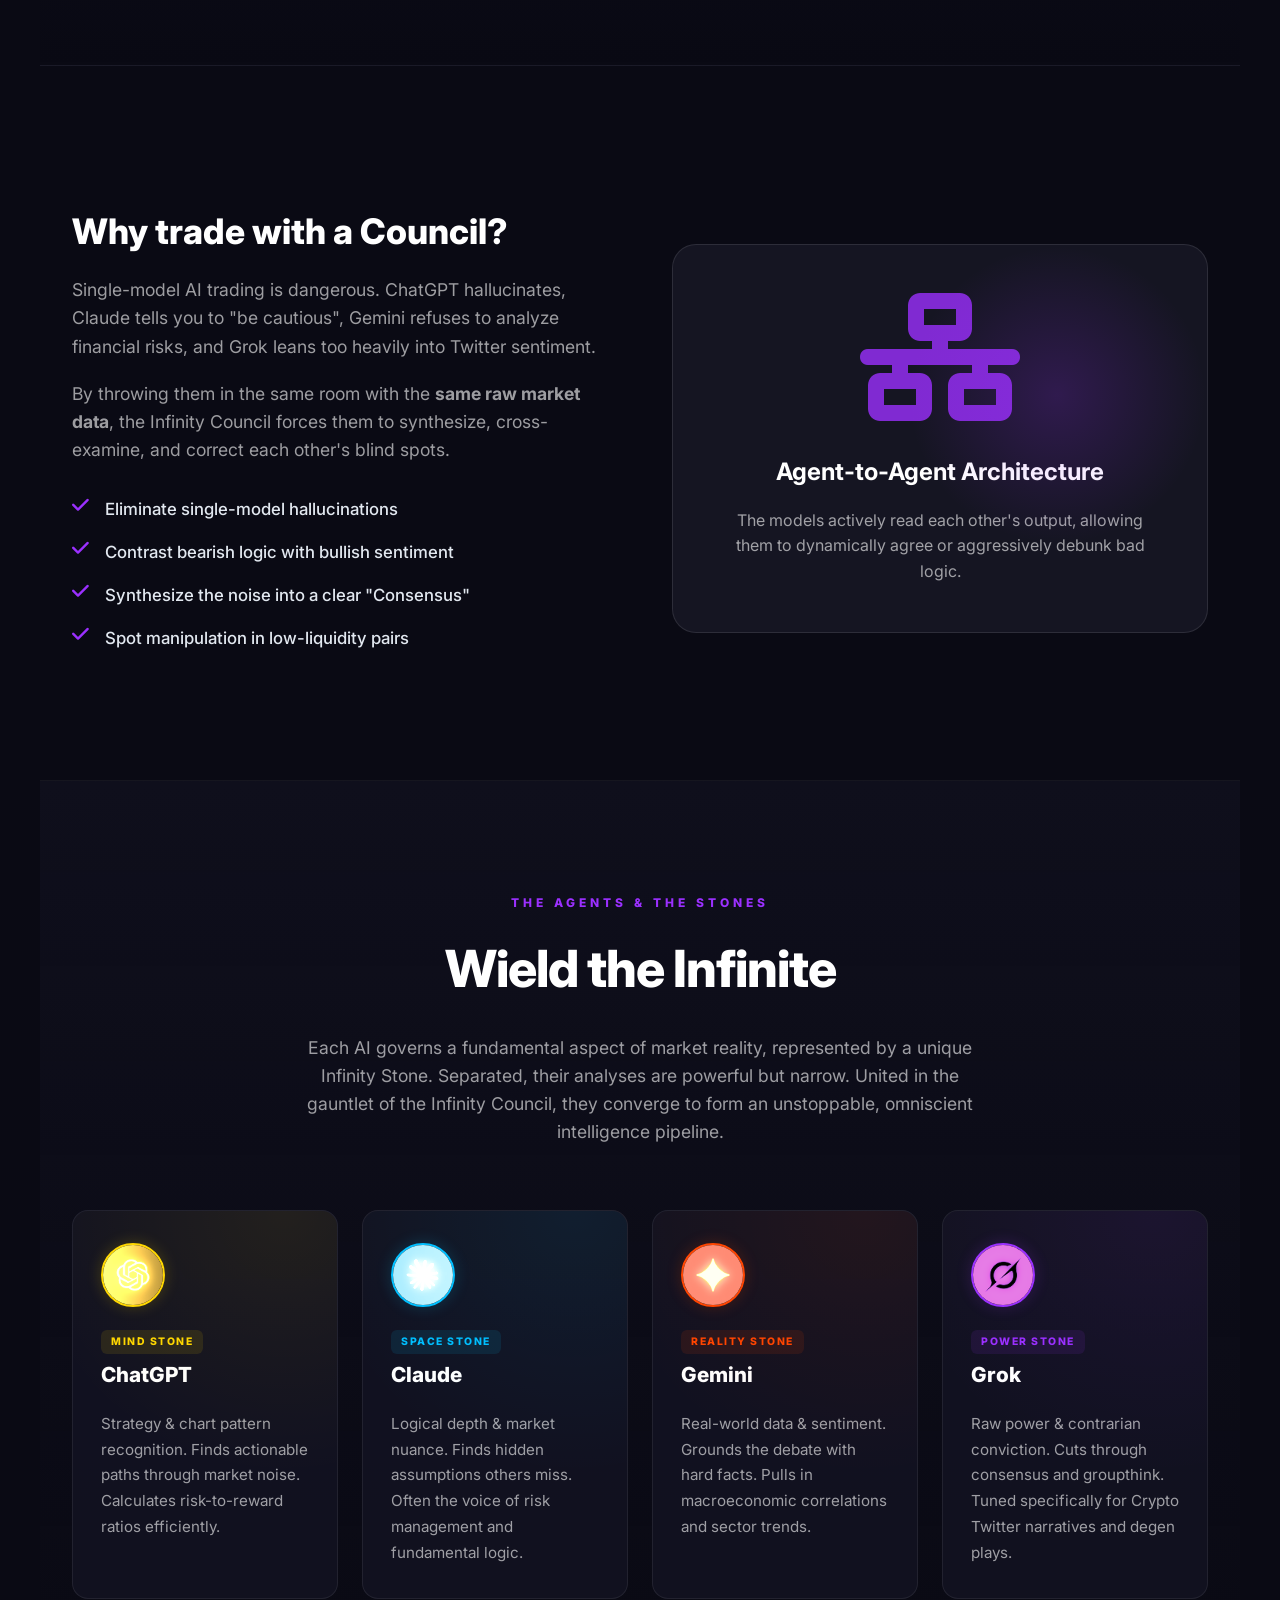
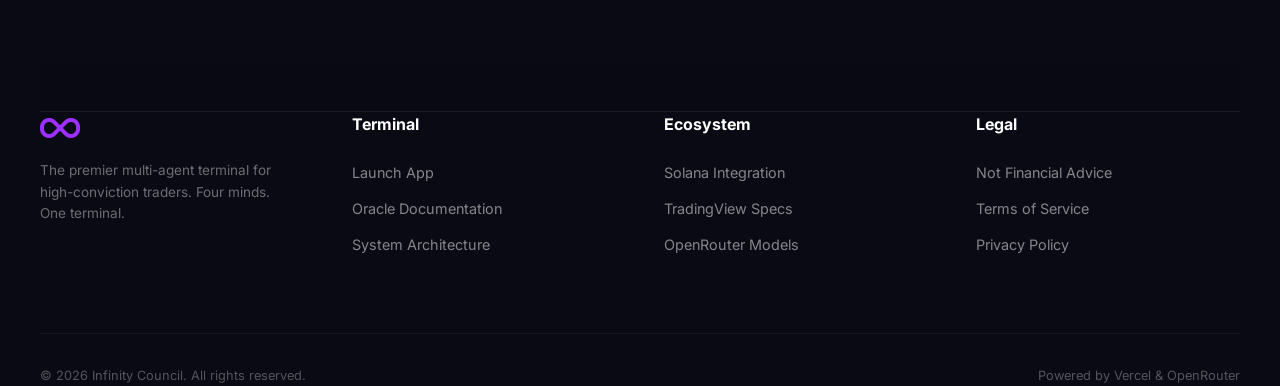
==== commit 9b530a27: "feat: add $ICx4Ai ticker badge to hero landing page" ====
--- a/index.html
+++ b/index.html
@@ -262,39 +262,93 @@
         }
         
         @media (max-width: 768px) {
-            /* Nav */
-            nav { padding: 0 1rem; }
+            /* ── NAV ── */
+            nav { padding: 0 1.25rem; height: 65px; background: rgba(10,10,20,0.95); }
             .nav-link { display: none; }
-            .nav-cta { padding: 0.5rem 1rem; font-size: 0.75rem; }
-            .nav-brand { gap: 0.4rem; }
-            
-            /* Hero */
-            .hero { padding-top: 7rem; padding-bottom: 3rem; min-height: auto; }
-            .hero-badge { margin-bottom: 1.5rem; font-size: 0.65rem; padding: 0.3rem 0.8rem; }
-            .hero-title { font-size: 2.2rem; margin-bottom: 1rem; }
-            .hero-subtitle { font-size: 1rem; padding: 0 0.5rem; margin-bottom: 2rem; }
-            .hero-actions { flex-direction: column; width: 100%; gap: 1rem; }
-            .btn-primary, .btn-secondary { width: 100%; justify-content: center; padding: 1rem; }
-            
-            /* Data Grid */
-            .data-grid { grid-template-columns: 1fr; }
-            .data-item { padding: 1rem; }
-            
-            /* Stones */
-            .stones-grid { grid-template-columns: 1fr; gap: 1rem; }
-            .stone-card { padding: 1.5rem; }
-            
-            /* Info Blocks */
+            .nav-cta { padding: 0.5rem 1rem; font-size: 0.75rem; border-radius: 6px; box-shadow: 0 0 15px rgba(155,48,255,0.2); }
+            .nav-brand { gap: 0.5rem; }
+            
+            /* ── HERO OVERHAUL ── */
+            .hero { padding: 8rem 1.25rem 4rem; min-height: auto; }
+            
+            /* Sleeker mobile badge */
+            .hero-badge { 
+                margin-bottom: 2rem; 
+                font-size: 0.7rem; 
+                padding: 0.4rem 1rem; 
+                background: rgba(155,48,255,0.08);
+                border-color: rgba(155,48,255,0.25);
+                backdrop-filter: blur(10px);
+            }
+            
+            /* Tighter, punchier hero text */
+            .hero-title { font-size: 2.8rem; margin-bottom: 1.25rem; letter-spacing: -1.5px; }
+            .hero-sub { font-size: 1.05rem; padding: 0 0.5rem; margin-bottom: 2.5rem; line-height: 1.6; }
+            
+            /* Premium stacked buttons */
+            .hero-actions { flex-direction: column; width: 100%; gap: 1rem; margin-top: 0; }
+            .btn-primary, .btn-secondary { 
+                width: 100%; 
+                justify-content: center; 
+                padding: 1.15rem; 
+                font-size: 1.1rem;
+                border-radius: 12px;
+            }
+            .btn-primary {
+                box-shadow: 0 4px 25px rgba(155,48,255,0.3);
+            }
+            .btn-secondary {
+                background: rgba(255,255,255,0.03);
+                backdrop-filter: blur(10px);
+                border-color: rgba(255,255,255,0.08);
+            }
+            .btn-primary:active, .btn-secondary:active { transform: scale(0.98); }
+            
+            /* ── RHYTHM & SPACING ── */
+            .section { padding: 5rem 1.25rem; }
+            .section-label { font-size: 0.7rem; letter-spacing: 3px; margin-bottom: 0.75rem; }
+            .section-title { font-size: 2rem; margin-bottom: 1.25rem; letter-spacing: -0.5px; }
+            .section-p { font-size: 1rem; margin-bottom: 3rem; }
+            
+            /* ── DATA GRID (Features) ── */
+            .data-grid { grid-template-columns: 1fr; gap: 1.5rem; }
+            .data-item { padding: 1.5rem; border-radius: 16px; background: rgba(20,20,36,0.5); }
+            
+            /* ── STONES GRID ── */
+            .stones-grid { grid-template-columns: 1fr; gap: 1.25rem; }
+            .stone-card { 
+                padding: 1.5rem; 
+                border-radius: 16px;
+                background: linear-gradient(145deg, rgba(20,20,36,0.9), rgba(15,15,25,0.95));
+                border-color: rgba(255,255,255,0.04);
+            }
+            .stone-card::after {
+                content: '';
+                position: absolute; top: 0; left: 0; right: 0; height: 1px;
+                background: linear-gradient(90deg, transparent, var(--sc), transparent);
+                opacity: 0.3;
+            }
+            
+            /* ── INFO BLOCKS ── */
+            .info-grid { gap: 2.5rem; margin-top: 1rem; }
             .info-visual { padding: 1.5rem; border-radius: 16px; }
-            .info-text h3 { font-size: 1.6rem; }
-            .info-text p { font-size: 0.95rem; }
-            .info-list li { font-size: 0.95rem; }
-            
-            /* Footer */
-            footer { padding: 3rem 1.5rem 2rem; }
+            .info-text h3 { font-size: 1.8rem; margin-bottom: 1rem; }
+            .info-text p { font-size: 1rem; line-height: 1.6; }
+            .info-list { margin-top: 1.5rem; }
+            .info-list li { font-size: 1rem; align-items: flex-start; }
+            .info-list i { margin-top: 4px; }
+            
+            /* ── FOOTER ── */
+            footer { padding: 4rem 1.5rem 2rem; }
+            .footer-content { gap: 2.5rem; }
             .footer-col { text-align: center; }
-            .footer-brand p { margin: 0 auto; }
-            .footer-bottom { flex-direction: column; gap: 1rem; text-align: center; margin-top: 2rem; }
+            .footer-col h4 { font-size: 1.1rem; }
+            .footer-brand p { margin: 0 auto; line-height: 1.6; }
+            .footer-bottom { 
+                flex-direction: column; gap: 1.25rem; 
+                text-align: center; margin-top: 3rem; 
+                padding-top: 1.5rem;
+            }
         }
         .footer-content {
             max-width:1200px; margin:0 auto;
@@ -362,6 +416,11 @@
                     <i class="fa-solid fa-bolt"></i> Enter the terminal
                 </a>
                 <a href="#how-it-works" class="btn-secondary">Read the Docs</a>
+            </div>
+            <div style="margin-top:2rem; display:flex; align-items:center; gap:0.6rem; justify-content:center;">
+                <div style="width:8px;height:8px;border-radius:50%;background:#9B30FF;box-shadow:0 0 8px #9B30FF;animation:blink 2s infinite;"></div>
+                <span style="font-size:0.9rem;font-weight:700;letter-spacing:2px;color:#c084fc;text-transform:uppercase;">$ICx4Ai</span>
+                <span style="font-size:0.8rem;color:rgba(255,255,255,0.35);font-weight:500;">· Token Live on Solana</span>
             </div>
         </section>
 
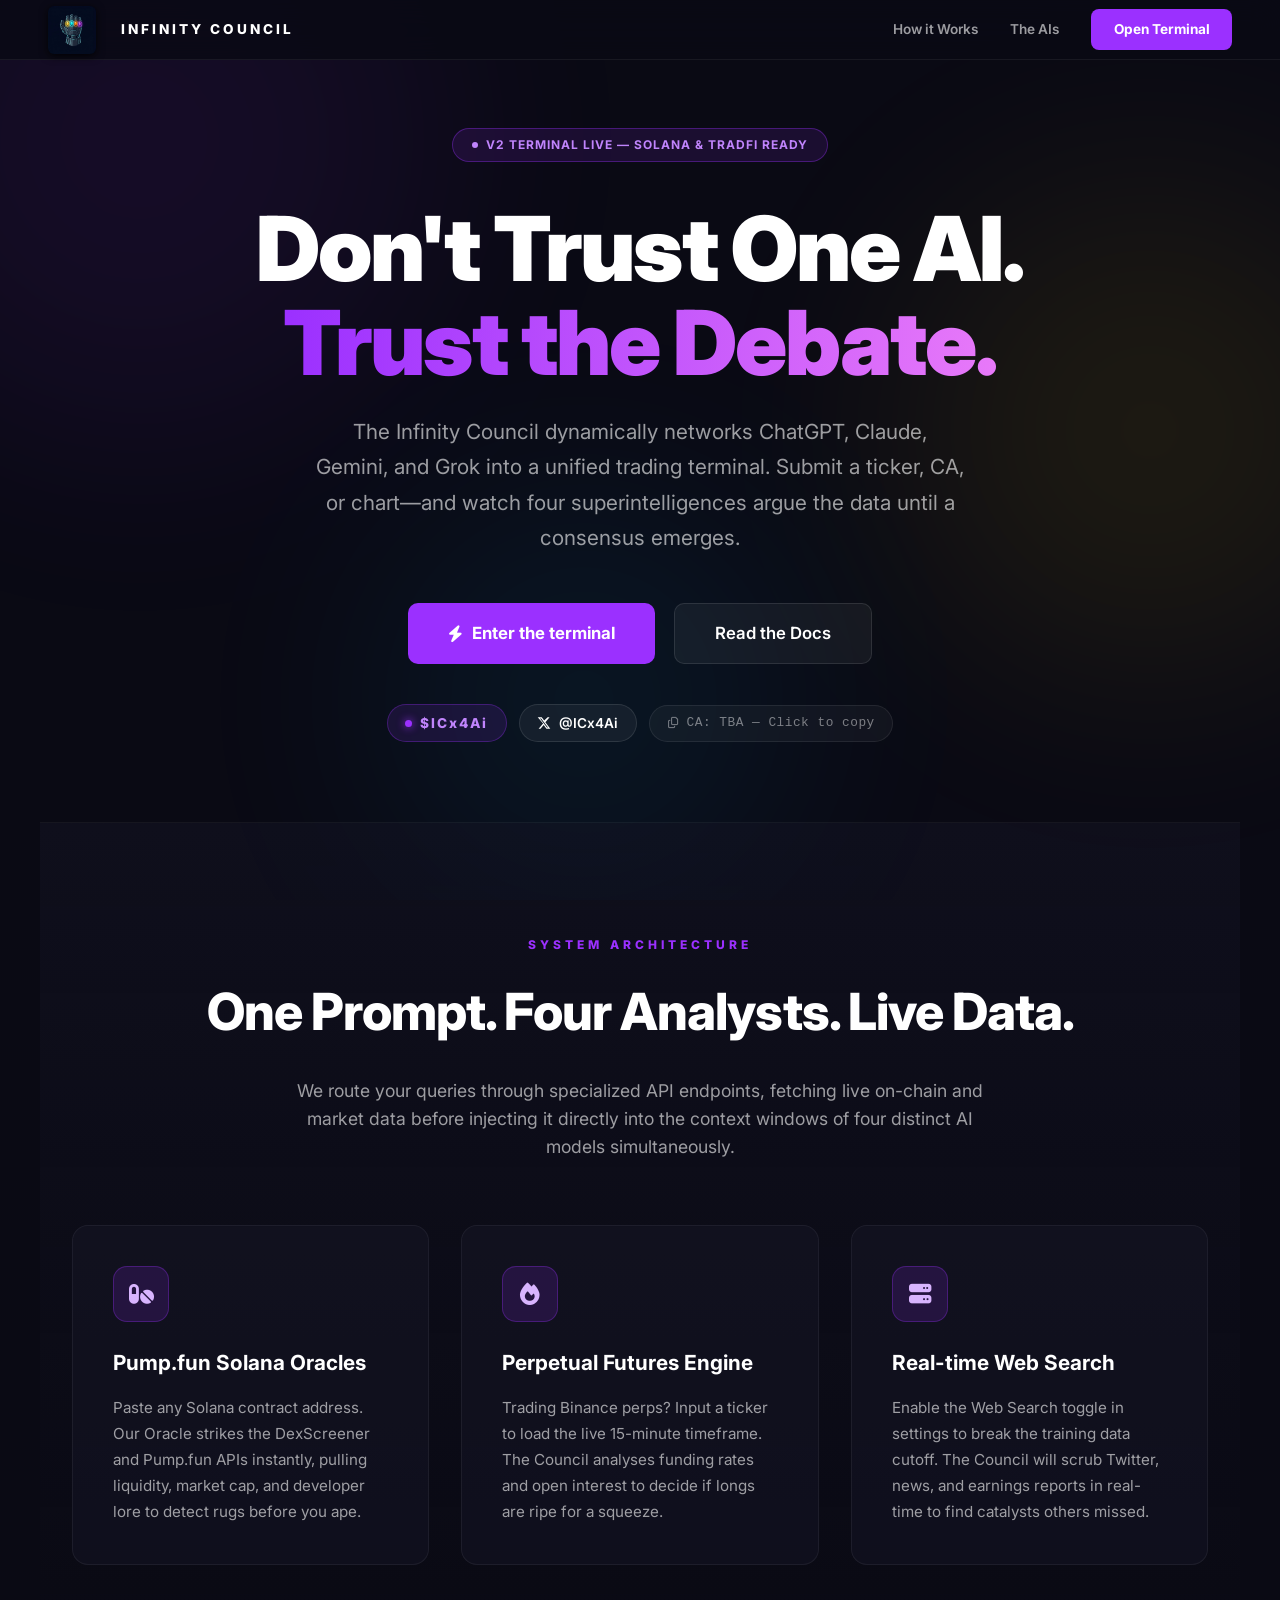
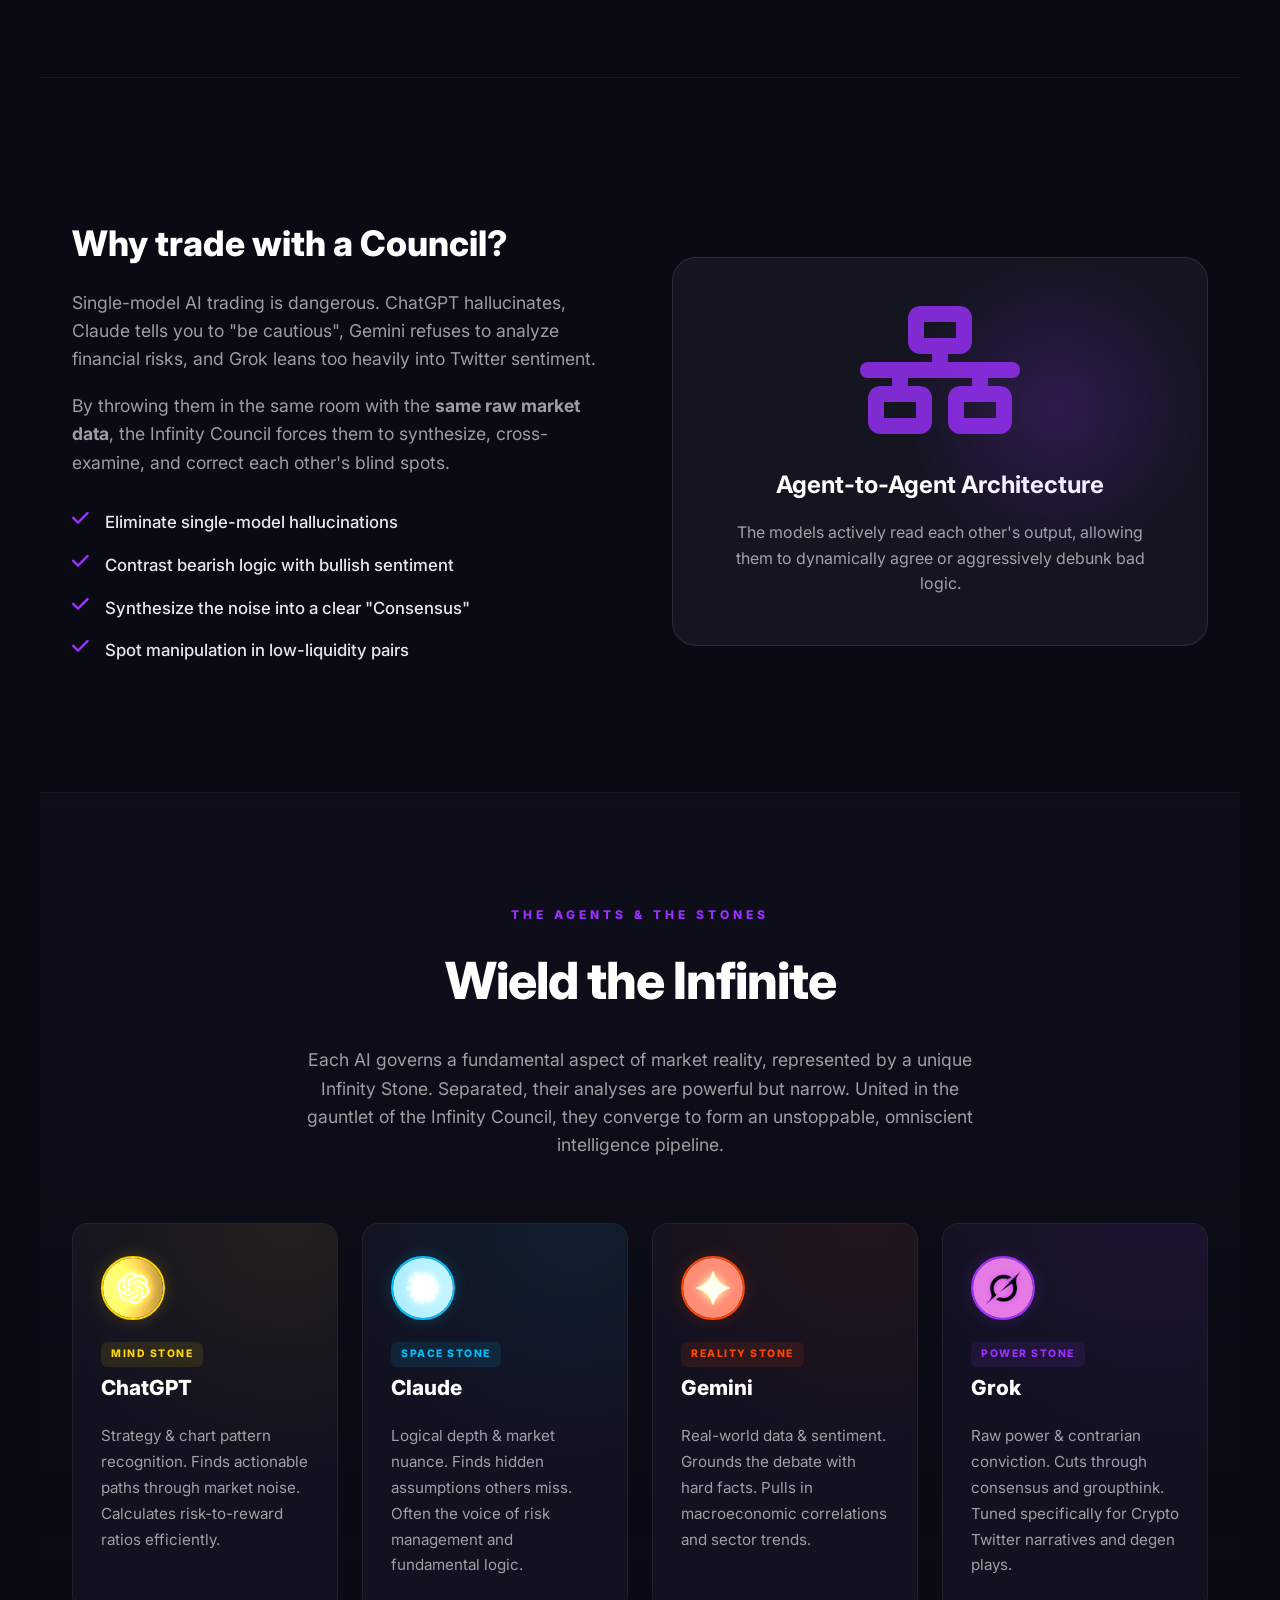
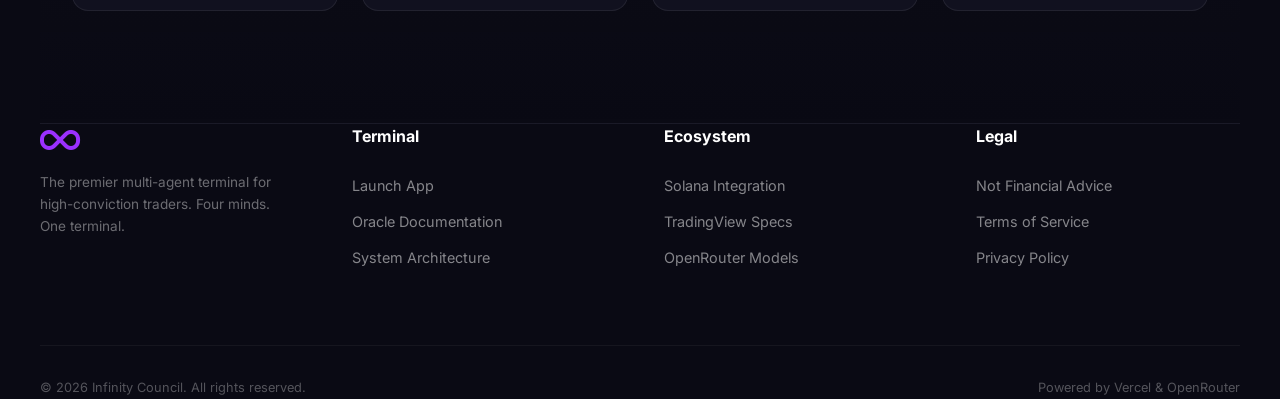
==== commit 420eeda2: "feat: add $ICx4Ai ticker, @ICx4Ai X link, and CA copy-to-clipboard to hero" ====
--- a/index.html
+++ b/index.html
@@ -417,11 +417,26 @@
                 </a>
                 <a href="#how-it-works" class="btn-secondary">Read the Docs</a>
             </div>
-            <div style="margin-top:2rem; display:flex; align-items:center; gap:0.6rem; justify-content:center;">
-                <div style="width:8px;height:8px;border-radius:50%;background:#9B30FF;box-shadow:0 0 8px #9B30FF;animation:blink 2s infinite;"></div>
-                <span style="font-size:0.9rem;font-weight:700;letter-spacing:2px;color:#c084fc;text-transform:uppercase;">$ICx4Ai</span>
-                <span style="font-size:0.8rem;color:rgba(255,255,255,0.35);font-weight:500;">· Token Live on Solana</span>
-            </div>
+            <div style="margin-top:2.5rem; display:flex; flex-wrap:wrap; align-items:center; justify-content:center; gap:0.75rem;">
+                <!-- Ticker pill -->
+                <div style="display:flex;align-items:center;gap:0.5rem;background:rgba(155,48,255,0.12);border:1px solid rgba(155,48,255,0.3);padding:0.45rem 1.1rem;border-radius:99px;">
+                    <div style="width:7px;height:7px;border-radius:50%;background:#9B30FF;box-shadow:0 0 8px #9B30FF;animation:blink 2s infinite;"></div>
+                    <span style="font-size:0.85rem;font-weight:800;letter-spacing:2px;color:#c084fc;">$ICx4Ai</span>
+                </div>
+                <!-- X / Twitter link -->
+                <a href="https://x.com/ICx4Ai" target="_blank" rel="noopener" style="display:flex;align-items:center;gap:0.5rem;background:rgba(255,255,255,0.05);border:1px solid rgba(255,255,255,0.1);padding:0.45rem 1.1rem;border-radius:99px;text-decoration:none;color:#fff;font-size:0.85rem;font-weight:600;transition:all 0.2s;" onmouseover="this.style.borderColor='#c084fc';this.style.color='#c084fc'" onmouseout="this.style.borderColor='rgba(255,255,255,0.1)';this.style.color='#fff'">
+                    <svg width="14" height="14" viewBox="0 0 24 24" fill="currentColor"><path d="M18.244 2.25h3.308l-7.227 8.26 8.502 11.24H16.17l-4.714-6.231-5.401 6.231H2.744l7.737-8.835L1.254 2.25H8.08l4.261 5.632 5.903-5.632zm-1.161 17.52h1.833L7.084 4.126H5.117z"/></svg>
+                    @ICx4Ai
+                </a>
+                <!-- CA copy box -->
+                <div id="ca-box" onclick="navigator.clipboard.writeText('TBA'); this.querySelector('.ca-label').textContent='Copied!'; setTimeout(()=>this.querySelector('.ca-label').textContent='CA: TBA — Click to copy',2000);"
+                    style="display:flex;align-items:center;gap:0.5rem;background:rgba(255,255,255,0.04);border:1px solid rgba(255,255,255,0.08);padding:0.45rem 1.1rem;border-radius:99px;cursor:pointer;transition:all 0.2s;"
+                    onmouseover="this.style.borderColor='rgba(155,48,255,0.5)'" onmouseout="this.style.borderColor='rgba(255,255,255,0.08)'">
+                    <i class="fa-regular fa-copy" style="font-size:0.75rem;color:rgba(255,255,255,0.4);"></i>
+                    <span class="ca-label" style="font-size:0.8rem;color:rgba(255,255,255,0.45);font-family:monospace;letter-spacing:0.5px;">CA: TBA — Click to copy</span>
+                </div>
+            </div>
+
         </section>
 
         <!-- HOW IT WORKS -->
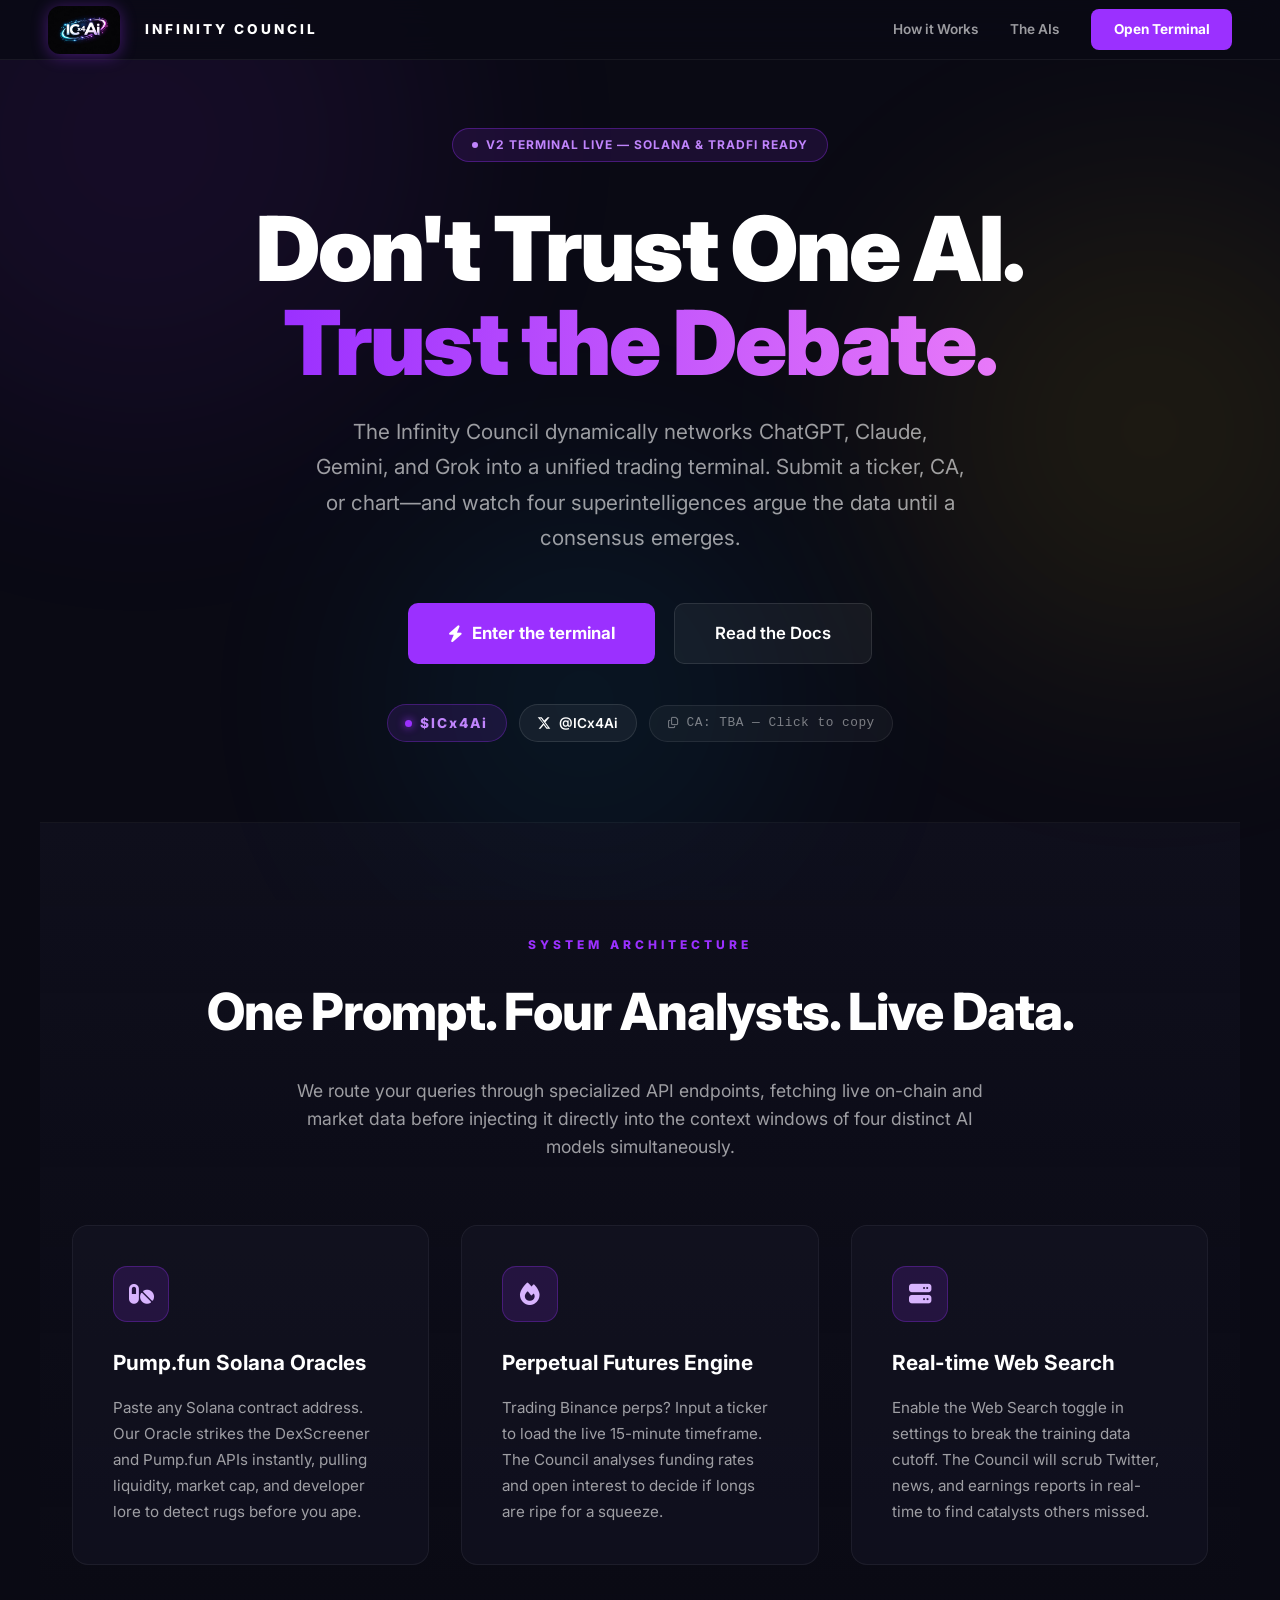
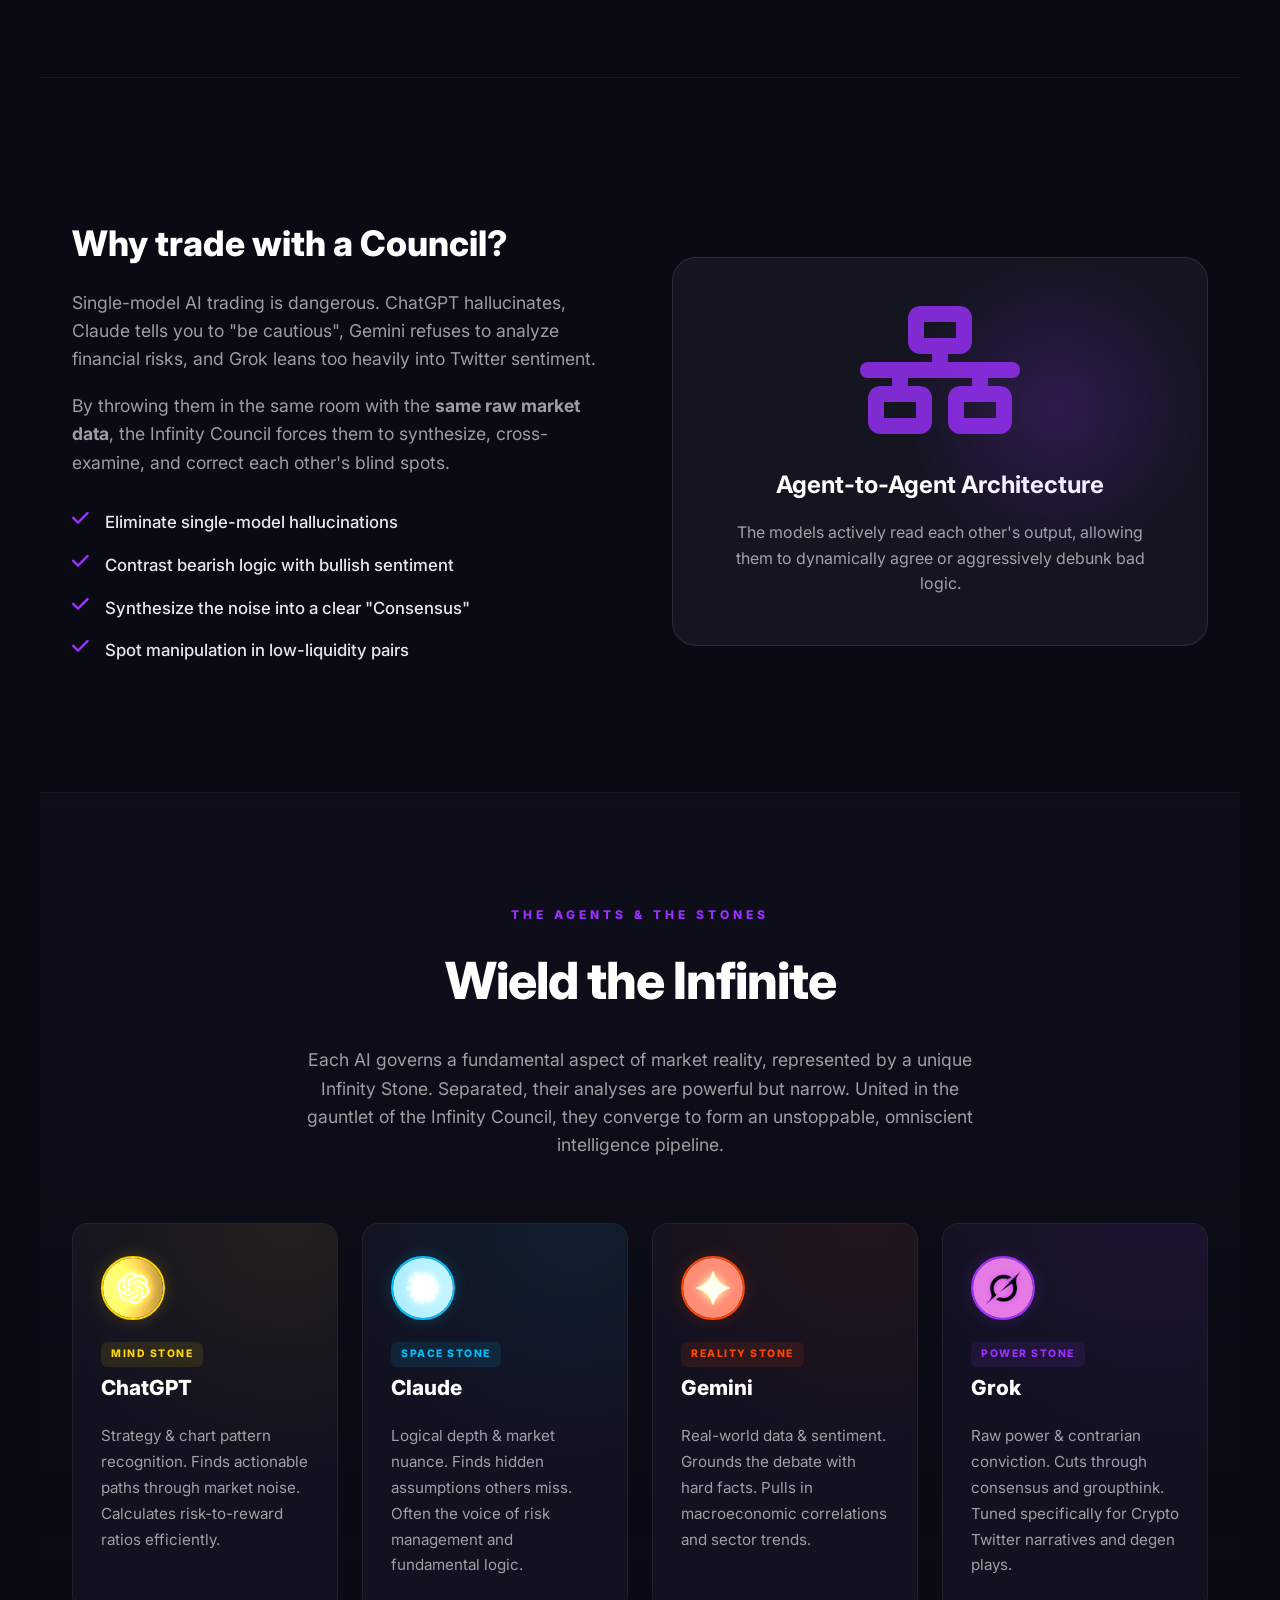
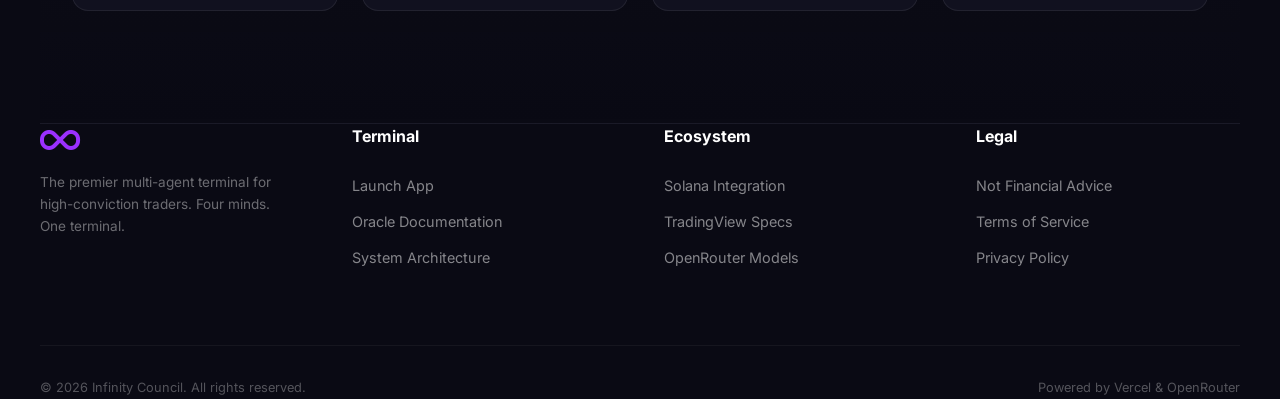
==== commit 14b13bbf: "style: implement official ICx4Ai logo (horizontal for nav, square for favicon/og)" ====
--- a/index.html
+++ b/index.html
@@ -5,6 +5,14 @@
     <meta name="viewport" content="width=device-width, initial-scale=1.0">
     <title>Infinity Council – Multi-AI Trading Terminal</title>
     <meta name="description" content="Four AI minds. One decision. The Infinity Council brings ChatGPT, Claude, Gemini and Grok together to analyse any token, chart or market in real-time.">
+    
+    <!-- Favicon and Social Meta -->
+    <link rel="icon" type="image/jpeg" href="icx4ai_logo_square.jpg">
+    <link rel="apple-touch-icon" href="icx4ai_logo_square.jpg">
+    <meta property="og:title" content="Infinity Council – Multi-AI Trading Terminal">
+    <meta property="og:description" content="Four AI minds. One decision. No fluff. The terminal for $ICx4Ai.">
+    <meta property="og:image" content="icx4ai_logo_square.jpg">
+    <meta name="twitter:card" content="summary_large_image">
     <link href="https://fonts.googleapis.com/css2?family=Inter:wght@300;400;500;600;700;800;900&display=swap" rel="stylesheet">
     <link rel="stylesheet" href="https://cdnjs.cloudflare.com/ajax/libs/font-awesome/6.5.1/css/all.min.css">
     <style>
@@ -387,7 +395,7 @@
     <!-- NAVBAR -->
     <nav>
         <div class="nav-brand">
-            <img src="gauntlet_logo.png" alt="Infinity Council Logo" style="height:48px; width:auto; border-radius:6px; margin-right:15px; filter: drop-shadow(0 2px 4px rgba(0,0,0,0.8));">
+            <img src="icx4ai_logo_horizontal.jpg" alt="Infinity Council Logo" style="height:48px; width:auto; border-radius:12px; margin-right:15px; filter: drop-shadow(0 2px 8px rgba(155,48,255,0.4));">
             <span class="nav-brand-name">INFINITY COUNCIL</span>
         </div>
         <div class="nav-right">
